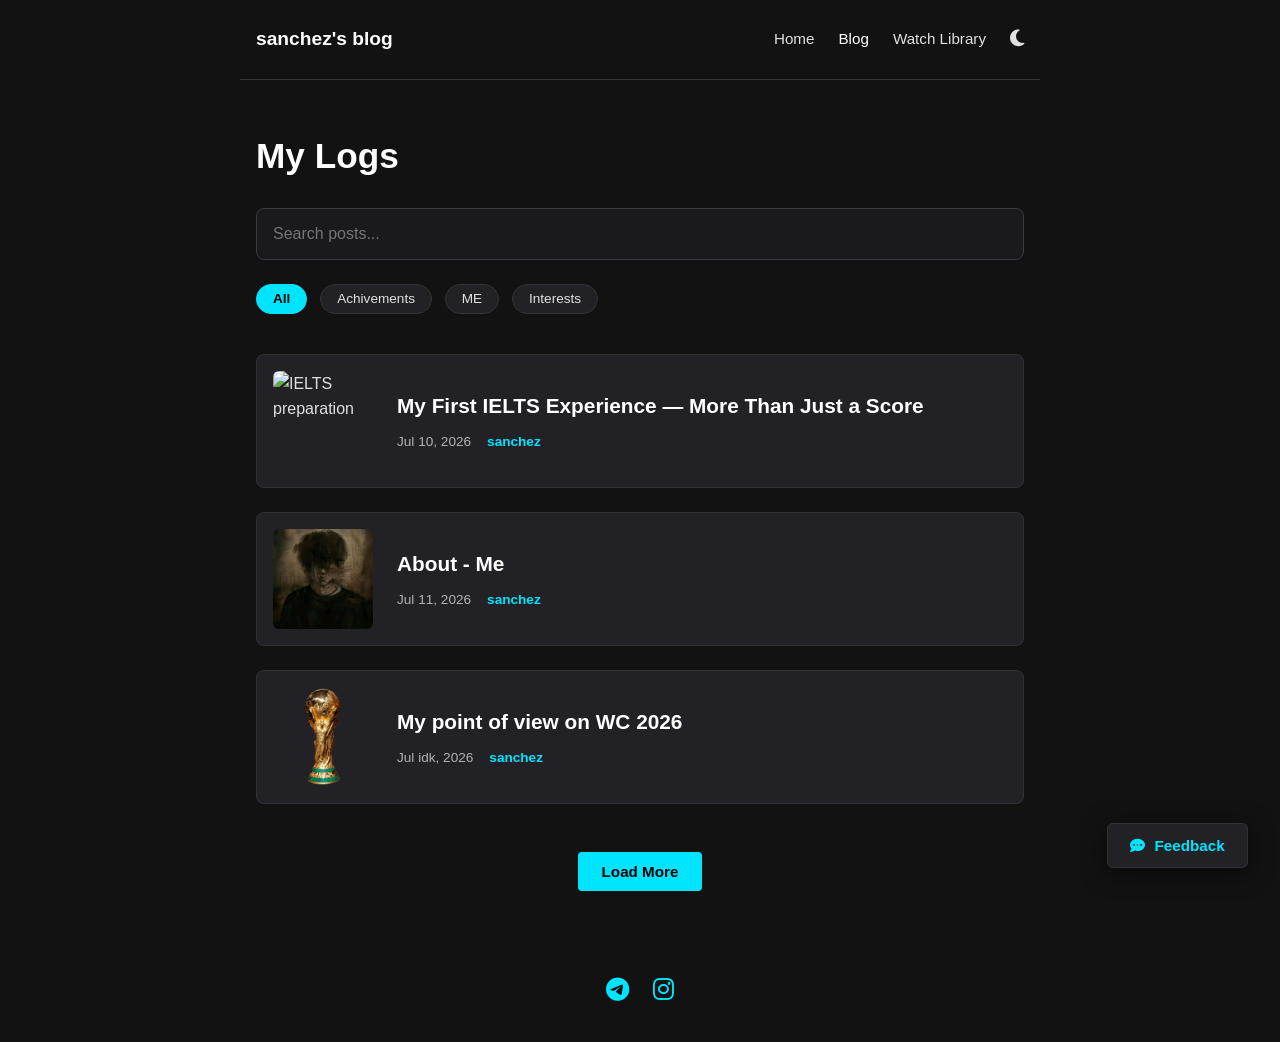
==== blog.html @ ebd582b0 "I added some pictures" ====
<!DOCTYPE html>
<html lang="en">
<head>
    <meta charset="UTF-8">
    <meta name="viewport" content="width=device-width, initial-scale=1.0">
    <link rel="icon" type="image/png" sizes="32x32" href="games_of_thrones-removebg-preview.png">
    <title>sanchez's blog - Articles</title>
    <link rel="stylesheet" href="style.css">
    <link rel="stylesheet" href="https://cdnjs.cloudflare.com/ajax/libs/font-awesome/6.4.0/css/all.min.css">
</head>
<body>

    <header class="navbar">
        <div class="logo">sanchez's blog</div>
        <nav class="nav-links">
            <a href="index.html">Home</a>
            <a href="blog.html" class="active">Blog</a>
            <a href="movies.html">Watch Library</a>
            <button id="theme-toggle" class="theme-btn" aria-label="Toggle Theme">
                <i id="theme-icon" class="fa-solid fa-moon"></i>
            </button>
        </nav>
    </header>

    <main class="container">
        <h1>My Logs</h1>
        
        <section class="blog-controls">
            <input type="text" id="search-bar" placeholder="Search posts..." class="search-input">
            
            <div class="tag-filters" id="tag-filters">
                <button class="filter-tag active" data-filter="all">All</button>
                <button class="filter-tag" data-filter="sanchez">Achivements</button>
                <button class="filter-tag" data-filter="myself">ME</button>
                <button class="filter-tag" data-filter="Interests">Interests</button>
            </div>
        </section>

        <section class="blog-list" id="blog-list">

            <article class="blog-post" data-category="sanchez">
                <img src="https://placehold.co/120x120/222226/00e5ff?text=IELTS" alt="IELTS preparation" class="blog-thumb">
                <div class="blog-content">
                    <h2 class="blog-title">My First IELTS Experience — More Than Just a Score</h2>
                    <div class="blog-meta">
                        <span class="blog-date">Jul 10, 2026</span>
                        <span class="blog-category">sanchez</span>
                    </div>
                </div>

                <div class="blog-full-body" style="display: none;">
                    <p>6 July 2026 was the day I finally sat my IELTS exam after months of preparation. Looking back, I'd describe the test as balanced—it wasn't too difficult, but it wasn't easy either. Every section had its own challenges, and by the end of the day, I knew there were parts I had done well and parts where I had left points on the table.</p>
                    <h2>Listening</h2>
                    <p>Listening was the section I felt the most confident about. Walking out of the exam room, I genuinely believed I had secured at least an 8.0. The final result, however, was 7.5. It wasn't a bad score by any means, but it reminded me that confidence doesn't always translate into the exact result you expect.</p>
                    <h2>Reading</h2>
                    <p>Reading has always been my weakest section, and unfortunately, that didn't change on test day. From the very beginning of my IELTS journey until the exam itself, reading consistently challenged me more than any other skill.</p>
                    <p>There were also a few technical and situational issues during the exam. Thankfully, they weren't serious enough to ruin my concentration, but they certainly didn't help either. Even so, I don't think they were the reason for my performance. Reading simply remains the area where I have the most room to improve.</p>
                    <h2>Writing</h2>
                    <p>Writing turned out to be the highlight of my exam.</p>
                    <p>I finished both tasks with plenty of time remaining and even managed to read through my work three times before submitting it. When the results came out, I received a 7.5 in Writing, and I was genuinely proud of it. Considering how much time and effort I had invested into improving this skill, seeing that score made every practice session worth it.</p>
                    <h2>Speaking</h2>
                    <p>Speaking was probably the most disappointing part of my exam.</p>
                    <p>My examiner was Indian, and I found it difficult to understand his accent at times. During Part 3, one of my responses wasn't closely related to the question, and that mistake cost me valuable marks. I eventually received a 6.0.</p>
                    <p>I honestly believe I was capable of achieving a 7.0, but exams don't always reflect your best performance. Sometimes a few small moments make a bigger difference than you expect.</p>
                    <h2>My Overall Result</h2>
                    <p>In the end, I achieved an overall band score of 7.0.</p>
                    <p>I'm not complaining about that result—it's a strong score, and I'm grateful for it. At the same time, I know I could have done even better. Rather than being disappointed, I see it as proof that there is still room for growth.</p>
                    <h2>Thank You, A+ Academy</h2>
                    <p>I couldn't finish this post without thanking the entire A+ Academy team.</p>
                    <p>Their constant support, detailed feedback, and encouragement played a huge role in my preparation. They didn't just teach me the IELTS format—they helped me build the habits that led to real improvement.</p>
                    <h2>My Writing Strategy</h2>
                    <p>First, my teachers at A+ Academy checked my essays and reports almost every day and gave detailed feedback. That consistent correction helped me understand my mistakes instead of repeating them.</p>
                    <p>Second, besides the assignments I submitted for feedback, I made myself write two essays and three reports every week on my own.</p>
                    <p>The most important part, though, was what came next. Every two weeks, I went back and rewrote everything I had previously written. I compared my new versions with the old ones, corrected my mistakes, and tried to make every sentence better than before.</p>
                    <p>That habit probably improved my writing more than anything else, and it eventually helped me achieve a 7.5 in Writing.</p>
                    <p>This was my first IELTS experience, and although it wasn't perfect, it taught me a lot about preparation, confidence, and performing under pressure.</p>
                    <h3>I'm planning to take the IELTS again—not right now, but soon enough. When that day comes, I'll be aiming even higher, and I'll be sure to share that journey here as well.</h3>
                </div>
            </article>
            <article class="blog-post" data-category="myself">
                <img src="_ (1).jpeg" alt="Current Me" class="blog-thumb">
                <div class="blog-content">
                    <h2 class="blog-title">About - Me</h2>
                    <div class="blog-meta">
                        <span class="blog-date">Jul 11, 2026</span>
                        <span class="blog-category">sanchez</span>
                    </div>
                </div>

                <div class="blog-full-body" style="display: none;">
                    <p>Well, firstly let's get to know me better, if you know me you can skip this paragraph! I am a guy who is really optimistic and always open to people around me. My name is Sanjar but by others I prefer to be called as Sanchez. I am 16 years old. I cannot say that I am doing my best to try new things, but at least I am trying.</p>
                    <h2>My past</h2>
                    <p>Looking back, I remember that I was just a kid with big dreams and even bigger hopes. I always was curious and eager to learn. However, after time passed, I started to think like an adult and made plans, plans which are near to reality.</p>
                    <p>I was forced to apply for a higher school when I was just an eight years old boy. I still remember the excitement and nervousness on the test day. However, this decision of my parents served me as a key to change my life. It helped me to develop my academic skills and also I renewed my social circle.</p>
                    <p>As everyone did, if I am not mistaken, I was also in a relationship in my primary school years. I do not tend to hide it #lol. But I then started my academic reputation and at the end I still find myself in ...(no offense).</p>
                    <p>After all I stasrted to attend English courses. Long story short, I failed to pass the test to Khiva but as they say (hammasi yaxshilikka), I somehow managed to pass the test of my current school. At first, it felt amazing but now I feel like there is nothing too impressive, but math. Here the math teachers are skilled and sociable. So it is easy to learn and actually it is enjoyable to work with them.</p>
                    <p>You might ask, Why I attended English courses and at the end find math enjoying? The answer is too simple. I know the school materials we are getting as a source but math, it is mind blowing, since I love challanging myself it kinda keeps me interested.</p>
                    <h2>My Present</h2>
                    <p>I am currently feeling like disconnected. From everything friends,life or whatsoever.</p>
                    <p>In the IELTS learning procces, I somehow got disconnected from the world. I dunno why but yes. Everything started to work opposite to what I expected and I started to love peace and lonliness, I wanted to get interested and I tried hard but I could not. Some people around me, found me as a nonchalant boy who always thinks about himself. But the reality was different. However now I am trying to get back to my old flow.</p>
                    <h4>And soon enough, it will happen.</h4>
                    <h2>My Future</h2>
                    <h3>I have several goals for the future. Since I do not prefer them to be known</h3>
                    <h3>by others I am not planning to write them here.</h3>
                    <h4>Thank you for reading til the end!</h4>

                </div>
                </article>    
                <article class="blog-post" data-category="Interests">
                <img src="wc-removebg-preview.png" alt="World CUp" class="blog-thumb">
                <div class="blog-content">
                    <h2 class="blog-title">My point of view on WC 2026</h2>
                    <div class="blog-meta">
                        <span class="blog-date">Jul idk, 2026</span>
                        <span class="blog-category">sanchez</span>
                    </div>
                </div>
                <div class="blog-full-body" style="display: none;">
                    <h1>Since World Cup 2026 is still ongoing, I cannot say something definitive about it yet.</h1>
                    <h2>But I can say I am enjoying it!</h2>
                    <p>I am supporting 🇫🇷 this year! If I need to support a single player, it would be Jude Bellingham.</p>
                    <p>I will post my view after the final, I hope 🇫🇷 or 🏴󠁧󠁢󠁥󠁮󠁧󠁿 wins!</p>
                </div>


        </section>

        <div class="load-more-container">
            <button id="load-more" class="submit-btn">Load More</button>
        </div>

    </main>

    <div id="post-modal" class="modal-overlay">
        <div class="modal-content">
            <button id="close-modal" class="close-btn" aria-label="Close modal">
                <i class="fa-solid fa-xmark"></i>
            </button>
            
            <article class="post-content">
                <header class="post-header">
                    <h1 id="modal-title" class="post-title">Post Title</h1>
                    <div class="blog-meta">
                        <span id="modal-date" class="blog-date">Date</span>
                        <span id="modal-category" class="blog-category">Category</span>
                    </div>
                </header>
                
                <div id="modal-body" class="post-body">
                    <p>This is where your long-form essay will go.</p>
                </div>
            </article>
        </div>
    </div>

    <button id="feedback-trigger" class="floating-feedback-btn" aria-label="Open Feedback Form">
        <i class="fa-solid fa-comment-dots"></i> Feedback
    </button>

    <div id="feedback-modal" class="modal-overlay">
        <div class="modal-content feedback-modal-box">
            <button id="close-feedback-modal" class="close-btn" aria-label="Close modal">
                <i class="fa-solid fa-xmark"></i>
            </button>
            
            <div id="feedback-form-wrap">
                <h2>Leave some Feedback</h2>
                <form id="ajax-feedback-form">
                    <input type="hidden" name="access_key" value="3434ec32-d96c-4555-9f42-986d51460357">
                    
                    <div class="form-group">
                        <label for="telegram">Telegram Username *</label>
                        <input type="text" name="name" id="telegram" placeholder="@username" required>
                    </div>

                    <div class="form-group">
                        <label for="opinion">Your Opinion/Feedback *</label>
                        <textarea name="message" id="opinion" rows="4" placeholder="What do you think of the website?" required></textarea>
                    </div>

                    <button type="submit" id="feedback-submit-btn" class="submit-btn">Send Feedback</button>
                </form>
            </div>

            <div id="feedback-success-wrap" class="success-state">
                <i class="fa-solid fa-circle-check success-icon"></i>
                <h2>Thank You!</h2>
                <p>Your message flew securely directly into my email inbox.</p>
            </div>
        </div>
    </div>

    <footer>
        <a href="https://t.me/snxrzip" class="social-icon"><i class="fa-brands fa-telegram"></i></a>
        <a href="https://www.instagram.com/snxr.zip?igsh=NjJ0cmE4MzF5bGdq" class="social-icon"><i class="fa-brands fa-instagram"></i></a>
    </footer>

    <script src="script.js"></script>
</body>
</html>
---- style.css ----
/* Base Variables & Reset */
:root {
    --bg-color: #121212;
    --text-color: #e0e0e0;
    --card-bg: #222226;
    --card-border: #333333;
    --accent-color: #00e5ff;
    --accent-hover: #00b3cc;
    --input-bg: #1a1a1d;
    --input-border: #3a3a40;
    --muted-text: #b3b3b3;
    --heading-color: #ffffff;
    --font-family: -apple-system, BlinkMacSystemFont, "Segoe UI", Roboto, Helvetica, Arial, sans-serif;
}

@keyframes fadeIn {
    from { opacity: 0; }
    to { opacity: 1; }
}

.fade-in {
    animation: fadeIn 0.6s ease-in;
}

.light-mode {
    --bg-color: #f5f7fb;
    --text-color: #1f2937;
    --card-bg: #ffffff;
    --card-border: #d1d5db;
    --accent-color: #2563eb;
    --accent-hover: #1d4ed8;
    --input-bg: #ffffff;
    --input-border: #cbd5e1;
    --muted-text: #6b7280;
    --heading-color: #111827;
}

* {
    margin: 0;
    padding: 0;
    box-sizing: border-box;
}

body {
    background-color: var(--bg-color);
    color: var(--text-color);
    font-family: var(--font-family);
    line-height: 1.6;
    display: flex;
    flex-direction: column;
    align-items: center;
    min-height: 100vh;
    animation: fadeIn 0.8s ease-in;
}

/* Typography */
h1 {
    font-size: 2.2rem;
    margin-bottom: 1.5rem;
    color: var(--heading-color);
}

h2 {
    font-size: 1.2rem;
    margin-bottom: 1.5rem;
    color: var(--heading-color);
}

p {
    margin-bottom: 1.5rem;
    color: var(--muted-text);
    max-width: 650px;
}

/* Navbar */
.navbar {
    width: 100%;
    max-width: 800px;
    display: flex;
    justify-content: space-between;
    align-items: center;
    padding: 1.5rem 1rem;
    border-bottom: 1px solid var(--card-border);
    position: sticky;
    top: 0;
    background-color: var(--bg-color);
    z-index: 1000;
}

.container {
    width: 100%;
    max-width: 800px;
    padding: 3rem 1rem;
    flex: 1;
}

/* Navigation */
.logo {
    font-weight: bold;
    font-size: 1.2rem;
    color: var(--heading-color);
}

.nav-links {
    display: flex;
    align-items: center;
    gap: 1.5rem;
}

.nav-links a {
    color: var(--text-color);
    text-decoration: none;
    font-size: 0.95rem;
    transition: color 0.2s ease;
}

.nav-links a:hover, .nav-links a.active {
    color: var(--heading-color);
}

.theme-btn {
    background: none;
    border: none;
    color: var(--text-color);
    font-size: 1.2rem;
    cursor: pointer;
    transition: color 0.2s ease;
}

.theme-btn:hover {
    color: var(--heading-color);
}

.form-group {
    margin-bottom: 1.5rem;
    display: flex;
    flex-direction: column;
}

.form-group label {
    font-weight: 600;
    margin-bottom: 0.5rem;
    font-size: 0.9rem;
}

.form-group input, 
.form-group textarea {
    background-color: var(--input-bg);
    border: 1px solid var(--input-border);
    color: var(--text-color);
    padding: 0.8rem;
    border-radius: 4px;
    font-family: inherit;
    transition: border-color 0.2s;
}

.form-group input:focus, 
.form-group textarea:focus {
    outline: none;
    border-color: var(--accent-color);
}

/* Buttons & Footer */
.submit-btn {
    background-color: var(--accent-color);
    color: #000;
    border: none;
    padding: 0.7rem 1.5rem;
    border-radius: 4px;
    font-weight: bold;
    cursor: pointer;
    font-size: 0.95rem;
    transition: background-color 0.2s ease;
}

.submit-btn:hover {
    background-color: var(--accent-hover);
}

footer {
    padding: 2rem;
    display: flex;
    gap: 1.5rem;
}

.social-icon {
    color: var(--accent-color);
    font-size: 1.5rem;
    text-decoration: none;
    transition: transform 0.2s ease;
}

.social-icon:hover {
    transform: translateY(-3px);
}

/* Fixed Style: Modern Rectangular Floating Feedback Button */
.floating-feedback-btn {
    position: fixed;
    bottom: 2rem;
    right: 2rem;
    background-color: var(--card-bg);
    border: 1px solid var(--card-border);
    color: var(--accent-color);
    padding: 0.8rem 1.4rem;
    border-radius: 6px; 
    display: flex;
    align-items: center;
    gap: 0.6rem;
    font-size: 0.95rem;
    font-weight: bold;
    cursor: pointer;
    z-index: 999;
    transition: all 0.2s ease;
    box-shadow: 0 4px 25px rgba(0, 0, 0, 0.6);
}

.floating-feedback-btn:hover {
    background-color: var(--accent-color);
    color: #000;
    transform: translateY(-3px);
}

/* Search Bar */
.search-input {
    width: 100%;
    background-color: var(--input-bg);
    border: 1px solid var(--input-border);
    color: var(--text-color);
    padding: 1rem;
    border-radius: 8px;
    font-size: 1rem;
    margin-bottom: 1.5rem;
    font-family: inherit;
    transition: border-color 0.2s;
}

.search-input:focus {
    outline: none;
    border-color: var(--accent-color);
}

/* Category Filters */
.tag-filters {
    display: flex;
    gap: 0.8rem;
    margin-bottom: 2.5rem;
    flex-wrap: wrap;
}

.filter-tag {
    background-color: var(--card-bg);
    border: 1px solid var(--card-border);
    color: var(--text-color);
    padding: 0.4rem 1rem;
    border-radius: 20px;
    cursor: pointer;
    font-size: 0.85rem;
    transition: all 0.2s ease;
}

.filter-tag:hover, 
.filter-tag.active {
    background-color: var(--accent-color);
    color: #000;
    border-color: var(--accent-color);
    font-weight: bold;
}

/* Blog List Layout */
.blog-list {
    display: flex;
    flex-direction: column;
    gap: 1.5rem;
}

.blog-post {
    display: flex;
    gap: 1.5rem;
    background-color: var(--card-bg);
    border: 1px solid var(--card-border);
    padding: 1rem;
    border-radius: 8px;
    transition: transform 0.2s ease, border-color 0.2s ease;
    cursor: pointer; 
}

.blog-post:hover {
    transform: translateX(5px); 
    border-color: var(--accent-color);
}

.blog-thumb {
    width: 100px;
    height: 100px;
    object-fit: cover;
    border-radius: 6px;
    flex-shrink: 0; 
}

.blog-content {
    display: flex;
    flex-direction: column;
    justify-content: center;
}

.blog-title {
    font-size: 1.3rem;
    margin-bottom: 0.5rem;
    color: var(--heading-color);
}

.blog-meta {
    display: flex;
    gap: 1rem;
    font-size: 0.85rem;
    color: var(--muted-text);
}

.blog-category {
    color: var(--accent-color);
    font-weight: 600;
}

.load-more-container {
    display: flex;
    justify-content: center;
    margin-top: 3rem;
}

.modal-overlay {
    position: fixed;
    top: 0;
    left: 0;
    width: 100vw;
    height: 100vh;
    background-color: rgba(0, 0, 0, 0.85);
    z-index: 9999;
    opacity: 0;
    visibility: hidden;
    transition: opacity 0.3s ease, visibility 0.3s ease;
    display: flex;
    justify-content: center;
    align-items: center;
    backdrop-filter: blur(5px);
}

.modal-overlay.active {
    opacity: 1;
    visibility: visible;
}

.modal-content {
    background-color: var(--bg-color);
    width: 90vw; 
    max-width: 1100px; 
    height: 90vh; 
    border-radius: 12px; 
    border: 1px solid var(--card-border);
    padding: 3rem;
    position: relative;
    overflow-y: auto; 
    box-shadow: 0 10px 40px rgba(0, 0, 0, 0.7);
}

.feedback-modal-box {
    max-width: 500px;
    height: auto;
    padding: 2.5rem;
}

.close-btn {
    position: absolute;
    top: 1.5rem;
    right: 1.5rem;
    background: none;
    border: none;
    color: var(--text-color);
    font-size: 1.8rem;
    cursor: pointer;
    transition: color 0.2s ease;
}

.close-btn:hover {
    color: var(--accent-color);
}

.post-header {
    margin-bottom: 2.5rem;
    padding-bottom: 1.5rem;
    border-bottom: 1px solid var(--card-border);
    padding-right: 3rem; 
}

.post-title {
    font-size: 2.5rem;
    line-height: 1.2;
    margin-bottom: 1rem;
    color: var(--heading-color);
}

.post-body p {
    font-size: 1.05rem;
    line-height: 1.8;
    margin-bottom: 1.5rem;
    color: var(--text-color);
}

.post-body h2 {
    font-size: 1.5rem;
    margin-top: 2.5rem;
    margin-bottom: 1rem;
    color: var(--heading-color);
}

.success-state {
    display: none;
    text-align: center;
    padding: 2rem 0;
}

.success-state.active {
    display: block;
    animation: fadeIn 0.4s ease-out;
}

.success-icon {
    font-size: 3.5rem;
    color: var(--accent-color);
    margin-bottom: 1.5rem;
}

/* =========================================
   WATCH LIBRARY LAYOUT (Movies & TV)
   ========================================= */
.movie-library-section {
    margin-top: 4rem;
    width: 100%;
}

.library-heading {
    font-size: 0.85rem;
    text-transform: uppercase;
    letter-spacing: 2px;
    color: var(--muted-text);
    margin-bottom: 2rem;
}

.movie-library-container {
    display: grid;
    grid-template-columns: 1fr 2fr;
    gap: 3rem;
    align-items: center;
    min-height: 400px;
}

.movie-menu-column {
    display: flex;
    justify-content: flex-end;
    border-right: 1px solid rgba(255, 255, 255, 0.05);
    padding-right: 2rem;
}

.movie-menu-list {
    display: flex;
    flex-direction: column;
    gap: 1.5rem;
    align-items: flex-end;
}

.movie-menu-item {
    font-size: 1.05rem;
    font-weight: 600;
    color: var(--muted-text);
    cursor: pointer;
    opacity: 0.3;
    position: relative;
    padding-right: 1.5rem;
    transition: all 0.3s cubic-bezier(0.25, 1, 0.5, 1);
    white-space: nowrap;
    text-align: right;
}

.movie-menu-item:hover {
    opacity: 0.7;
    transform: translateX(-5px);
}

.movie-menu-item.active {
    font-size: 1.35rem;
    color: var(--heading-color);
    opacity: 1;
}

.movie-menu-item.active::after {
    content: '';
    position: absolute;
    right: 0;
    top: 15%;
    height: 70%;
    width: 3px;
    background-color: var(--heading-color);
    border-radius: 2px;
    animation: fadeIn 0.2s ease-in;
}

.movie-details-column {
    display: flex;
    flex-direction: column;
    justify-content: center;
    transition: opacity 0.25s ease, transform 0.25s ease;
    opacity: 1;
    transform: translateY(0);
}

.movie-details-column.data-changing {
    opacity: 0;
    transform: translateY(15px);
}

.movie-display-title {
    font-size: 2.2rem;
    font-weight: 700;
    margin-bottom: 0.5rem;
    color: var(--heading-color);
}

/* Updated Meta Layout to match image_befbfe.png */
.movie-display-meta {
    font-size: 0.85rem;
    font-weight: 600;
    letter-spacing: 1px;
    color: var(--muted-text);
    margin-bottom: 1.5rem;
    display: flex;
    flex-direction: column;
    gap: 0.4rem; 
}

.meta-line {
    text-transform: uppercase;
}

.highlight-text {
    color: var(--heading-color);
    font-weight: 700;
}

.movie-display-review {
    font-size: 1.05rem;
    line-height: 1.7;
    color: var(--muted-text);
    max-width: 550px;
}

/* =========================================
   1. MAIN DESKTOP STYLES 
   ========================================= */
.movie-menu-column {
    display: flex;
    justify-content: flex-end;
    border-right: 1px solid rgba(255, 255, 255, 0.05);
    padding-right: 2rem;
    
    /* Scroll and fade properties */
    height: 250px; 
    overflow-y: auto; 
    
    /* Hides the ugly default scrollbars */
    scrollbar-width: none; 
    -ms-overflow-style: none; 
    
    /* Fades out the top and bottom 25% of the container */
    -webkit-mask-image: linear-gradient(to bottom, transparent 0%, black 25%, black 75%, transparent 100%);
    mask-image: linear-gradient(to bottom, transparent 0%, black 25%, black 75%, transparent 100%);
}

/* =========================================
   1. MAIN DESKTOP STYLES 
   ========================================= */
.movie-menu-column {
    position: relative; /* Crucial for fixing the scroll issue */
    height: 250px;
    overflow-y: auto;
    border-right: 1px solid rgba(255, 255, 255, 0.05);
    padding-right: 2rem;
    scrollbar-width: none;
    -ms-overflow-style: none;
    -webkit-mask-image: linear-gradient(to bottom, transparent 0%, black 25%, black 75%, transparent 100%);
    mask-image: linear-gradient(to bottom, transparent 0%, black 25%, black 75%, transparent 100%);
}

.movie-menu-column::-webkit-scrollbar {
    display: none;
}

.movie-menu-list {
    position: absolute; /* Crucial for fixing the scroll issue */
    width: 100%;
    display: flex;
    flex-direction: column;
    gap: 1.5rem;
    align-items: flex-end;
    
    /* Adds the space needed so the first and last items can center */
    padding-top: 105px;
    padding-bottom: 105px;
}


/* =========================================
   2. MOBILE STYLES (Kept at the very bottom)
   ========================================= */
@media (max-width: 768px) {
    .movie-library-container {
        grid-template-columns: 1fr;
        gap: 2rem;
    }
    .movie-menu-column {
        justify-content: center;
        border-right: none;
        border-bottom: 1px solid rgba(255, 255, 255, 0.05);
        padding-right: 0;
        padding-bottom: 1.5rem;
        height: 200px; 
    }
    .movie-menu-list {
        align-items: center;
        padding-top: 80px;
        padding-bottom: 80px;
    }
}
/* Timeline Container */
.timeline-section { margin-top: 4rem; }

.timeline {
    display: flex;
    justify-content: space-between;
    align-items: center;
    position: relative;
    padding: 4rem 0; 
    width: 90%;
    max-width: 750px; 
    margin: 2rem auto; 
}

.timeline-line {
    position: absolute;
    top: 50%;
    left: 30px; 
    width: calc(100% - 60px);
    height: 100px;
    transform: translateY(-50%);
    z-index: 0;
    pointer-events: none;
}
/* 3. Ensure circles don't squish */
.timeline-item {
    flex-shrink: 0; /* Prevents circles from turning into ovals on small screens */
    width: 60px;
    height: 60px;
    background: var(--bg-color);
    border: 3px solid #458b8b;
    border-radius: 50%;
    display: flex;
    align-items: center;
    justify-content: center;
    font-size: 0.75rem;
    font-weight: bold;
    cursor: pointer;
    transition: all 0.3s ease;
    position: relative;
    z-index: 1;
}

/* 4. Use nth-of-type so it ignores the SVG and only counts the divs */
.timeline-item:nth-of-type(odd) { margin-top: -50px; } /* Goes UP to hit Y=0 */
.timeline-item:nth-of-type(even) { margin-top: 50px; } /* Goes DOWN to hit Y=100 */

/* Tooltip animation */
.timeline-item::after {
    content: attr(data-event);
    position: absolute;
    bottom: -40px;
    left: 50%; /* Pushes text to the middle */
    transform: translateX(-50%); /* Pulls it back to dead-center */
    width: 140px;
    font-size: 0.75rem;
    color: var(--muted-text);
    text-align: center;
    opacity: 0;
    transition: opacity 0.3s ease;
    pointer-events: none;
    white-space: nowrap; /* Prevents text from awkwardly stacking */
}

.timeline-item:hover::after { opacity: 1; }

/* Hover effect */
.timeline-item:hover {
    transform: scale(1.2);
    background: #458b8b;
    color: #fff;
    border-color: #fff;
}
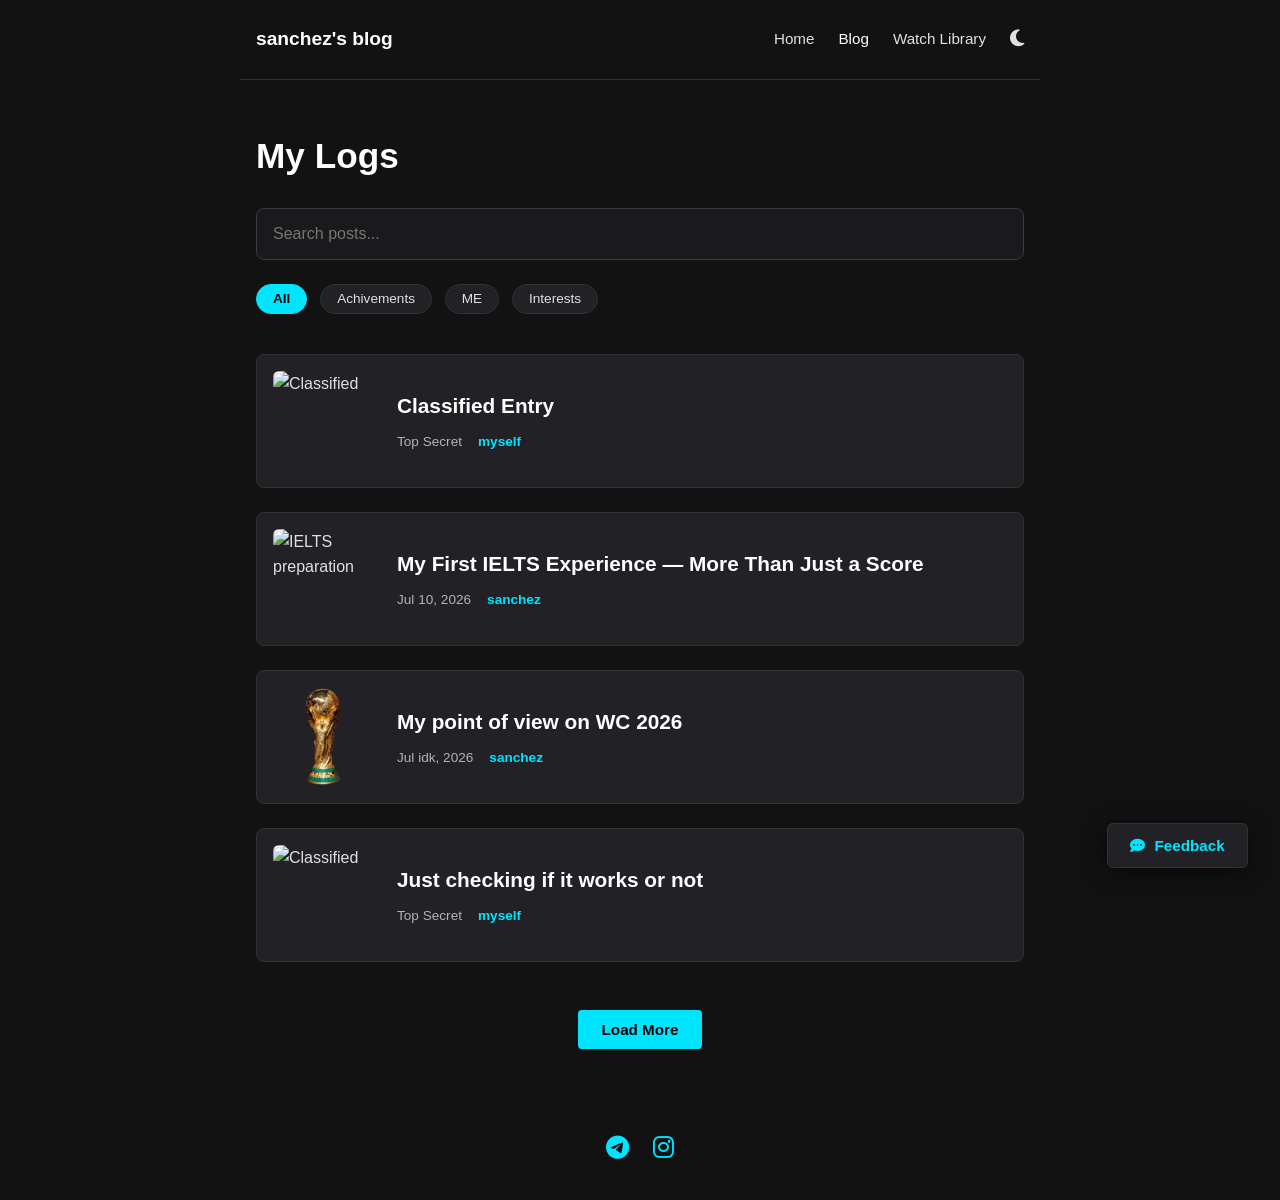
==== commit c13c80b1: "added classified files" ====
--- a/blog.html
+++ b/blog.html
@@ -37,6 +37,49 @@
         </section>
 
         <section class="blog-list" id="blog-list">
+
+            <!-- NEW CLASSIFIED POST -->
+            <article class="blog-post" data-category="myself">
+                <img src="https://placehold.co/120x120/1a1a1d/458b8b?text=LOCKED" alt="Classified" class="blog-thumb">
+                <div class="blog-content">
+                    <h2 class="blog-title">Classified Entry</h2>
+                    <div class="blog-meta">
+                        <span class="blog-date">Top Secret</span>
+                        <span class="blog-category">myself</span>
+                    </div>
+                </div>
+
+                <div class="blog-full-body" style="display: none;">
+                    <!-- 1. The Lock Screen -->
+                   <div id="lock-screen" class="pin-container" data-pin="0208"> <!-- Change 1234 to your desired PIN -->
+    <h3>🔒 Classified Blog</h3>
+    <p>Enter the PIN code to read this post.</p>
+    <input type="password" id="pin-input" placeholder="Enter PIN..." />
+    <button id="unlock-btn">Unlock</button>
+    <p id="pin-error" class="error-text"></p>
+</div>
+
+                    <!-- 2. The Secret Content -->
+                    <div id="secret-content" class="hidden-content">
+                    <h1>This is actually about me</h1>
+                    <p>Well, firstly let's get to know me better, if you know me you can skip this paragraph! I am a guy who is really optimistic and always open to people around me. My name is Sanjar but by others I prefer to be called as Sanchez. I am 16 years old. I cannot say that I am doing my best to try new things, but at least I am trying.</p>
+                    <h2>My past</h2>
+                    <p>Looking back, I remember that I was just a kid with big dreams and even bigger hopes. I always was curious and eager to learn. However, after time passed, I started to think like an adult and made plans, plans which are near to reality.</p>
+                    <p>I was forced to apply for a higher school when I was just an eight years old boy. I still remember the excitement and nervousness on the test day. However, this decision of my parents served me as a key to change my life. It helped me to develop my academic skills and also I renewed my social circle.</p>
+                    <p>As everyone did, if I am not mistaken, I was also in a relationship in my primary school years. I do not tend to hide it #lol. But I then started my academic reputation and at the end I still find myself in ...(no offense).</p>
+                    <p>After all I stasrted to attend English courses. Long story short, I failed to pass the test to Khiva but as they say (hammasi yaxshilikka), I somehow managed to pass the test of my current school. At first, it felt amazing but now I feel like there is nothing too impressive, but math. Here the math teachers are skilled and sociable. So it is easy to learn and actually it is enjoyable to work with them.</p>
+                    <p>You might ask, Why I attended English courses and at the end find math enjoying? The answer is too simple. I know the school materials we are getting as a source but math, it is mind blowing, since I love challanging myself it kinda keeps me interested.</p>
+                    <h2>My Present</h2>
+                    <p>I am currently feeling like disconnected. From everything friends,life or whatsoever.</p>
+                    <p>In the IELTS learning procces, I somehow got disconnected from the world. I dunno why but yes. Everything started to work opposite to what I expected and I started to love peace and lonliness, I wanted to get interested and I tried hard but I could not. Some people around me, found me as a nonchalant boy who always thinks about himself. But the reality was different. However now I am trying to get back to my old flow.</p>
+                    <h4>And soon enough, it will happen.</h4>
+                    <h2>My Future</h2>
+                    <h3>I have several goals for the future. Since I do not prefer them to be known</h3>
+                    <h3>by others I am not planning to write them here.</h3>
+                    <h4>Thank you for reading til the end!</h4>
+                    </div>
+                </div>
+            </article>
 
             <article class="blog-post" data-category="sanchez">
                 <img src="https://placehold.co/120x120/222226/00e5ff?text=IELTS" alt="IELTS preparation" class="blog-thumb">
@@ -76,36 +119,7 @@
                     <p>This was my first IELTS experience, and although it wasn't perfect, it taught me a lot about preparation, confidence, and performing under pressure.</p>
                     <h3>I'm planning to take the IELTS again—not right now, but soon enough. When that day comes, I'll be aiming even higher, and I'll be sure to share that journey here as well.</h3>
                 </div>
-            </article>
-            <article class="blog-post" data-category="myself">
-                <img src="_ (1).jpeg" alt="Current Me" class="blog-thumb">
-                <div class="blog-content">
-                    <h2 class="blog-title">About - Me</h2>
-                    <div class="blog-meta">
-                        <span class="blog-date">Jul 11, 2026</span>
-                        <span class="blog-category">sanchez</span>
-                    </div>
-                </div>
-
-                <div class="blog-full-body" style="display: none;">
-                    <p>Well, firstly let's get to know me better, if you know me you can skip this paragraph! I am a guy who is really optimistic and always open to people around me. My name is Sanjar but by others I prefer to be called as Sanchez. I am 16 years old. I cannot say that I am doing my best to try new things, but at least I am trying.</p>
-                    <h2>My past</h2>
-                    <p>Looking back, I remember that I was just a kid with big dreams and even bigger hopes. I always was curious and eager to learn. However, after time passed, I started to think like an adult and made plans, plans which are near to reality.</p>
-                    <p>I was forced to apply for a higher school when I was just an eight years old boy. I still remember the excitement and nervousness on the test day. However, this decision of my parents served me as a key to change my life. It helped me to develop my academic skills and also I renewed my social circle.</p>
-                    <p>As everyone did, if I am not mistaken, I was also in a relationship in my primary school years. I do not tend to hide it #lol. But I then started my academic reputation and at the end I still find myself in ...(no offense).</p>
-                    <p>After all I stasrted to attend English courses. Long story short, I failed to pass the test to Khiva but as they say (hammasi yaxshilikka), I somehow managed to pass the test of my current school. At first, it felt amazing but now I feel like there is nothing too impressive, but math. Here the math teachers are skilled and sociable. So it is easy to learn and actually it is enjoyable to work with them.</p>
-                    <p>You might ask, Why I attended English courses and at the end find math enjoying? The answer is too simple. I know the school materials we are getting as a source but math, it is mind blowing, since I love challanging myself it kinda keeps me interested.</p>
-                    <h2>My Present</h2>
-                    <p>I am currently feeling like disconnected. From everything friends,life or whatsoever.</p>
-                    <p>In the IELTS learning procces, I somehow got disconnected from the world. I dunno why but yes. Everything started to work opposite to what I expected and I started to love peace and lonliness, I wanted to get interested and I tried hard but I could not. Some people around me, found me as a nonchalant boy who always thinks about himself. But the reality was different. However now I am trying to get back to my old flow.</p>
-                    <h4>And soon enough, it will happen.</h4>
-                    <h2>My Future</h2>
-                    <h3>I have several goals for the future. Since I do not prefer them to be known</h3>
-                    <h3>by others I am not planning to write them here.</h3>
-                    <h4>Thank you for reading til the end!</h4>
-
-                </div>
-                </article>    
+            </article> 
                 <article class="blog-post" data-category="Interests">
                 <img src="wc-removebg-preview.png" alt="World CUp" class="blog-thumb">
                 <div class="blog-content">
@@ -121,7 +135,32 @@
                     <p>I am supporting 🇫🇷 this year! If I need to support a single player, it would be Jude Bellingham.</p>
                     <p>I will post my view after the final, I hope 🇫🇷 or 🏴󠁧󠁢󠁥󠁮󠁧󠁿 wins!</p>
                 </div>
-
+                </article>
+                <article class="blog-post" data-category="myself">
+    <img src="https://placehold.co/120x120/1a1a1d/458b8b?text=LOCKED" alt="Classified" class="blog-thumb">
+    <div class="blog-content">
+        <h2 class="blog-title">Just checking if it works or not</h2>
+        <div class="blog-meta">
+            <span class="blog-date">Top Secret</span>
+            <span class="blog-category">myself</span>
+        </div>
+    </div>
+
+    <div class="blog-full-body" style="display: none;">
+        <div id="lock-screen" class="pin-container" data-pin="5525"> <!-- Change 1234 to your desired PIN -->
+    <h3>🔒 Classified Blog</h3>
+    <p>Enter the PIN code to read this post.</p>
+    <input type="password" id="pin-input" placeholder="Enter PIN..." />
+    <button id="unlock-btn">Unlock</button>
+    <p id="pin-error" class="error-text"></p>
+</div>
+
+        <div id="secret-content" class="hidden-content">
+            <h2>Your Second Secret Post</h2>
+            <p>This is your new hidden content. Only people with the PIN 2026 will see this.</p>
+        </div>
+    </div>
+</article>
 
         </section>
 
--- a/style.css
+++ b/style.css
@@ -702,4 +702,66 @@
     background: #458b8b;
     color: #fff;
     border-color: #fff;
+}
+
+/* The Lock Box */
+.pin-container {
+    background: var(--bg-color, #1a1a1a);
+    border: 2px solid #458b8b;
+    border-radius: 12px;
+    padding: 2.5rem 1.5rem;
+    text-align: center;
+    max-width: 400px;
+    margin: 3rem auto;
+    box-shadow: 0 4px 15px rgba(0, 0, 0, 0.3);
+}
+
+/* The Input Field */
+.pin-container input {
+    padding: 0.75rem;
+    margin: 1rem 0;
+    border-radius: 6px;
+    border: 1px solid #458b8b;
+    background: #2a2a2a;
+    color: #fff;
+    width: 70%;
+    text-align: center;
+    font-size: 1.2rem;
+    letter-spacing: 3px; /* Makes the dots spaced out nicely */
+}
+
+.pin-container input:focus {
+    outline: none;
+    box-shadow: 0 0 8px rgba(69, 139, 139, 0.6);
+}
+
+/* The Unlock Button */
+.pin-container button {
+    background: #458b8b;
+    color: white;
+    border: none;
+    padding: 0.75rem 2rem;
+    border-radius: 6px;
+    cursor: pointer;
+    font-size: 1rem;
+    font-weight: bold;
+    transition: all 0.3s ease;
+}
+
+.pin-container button:hover {
+    background: #356b6b;
+    transform: translateY(-2px);
+}
+
+/* Error Message */
+.error-text {
+    color: #ff4c4c;
+    font-size: 0.85rem;
+    margin-top: 15px;
+    height: 15px; /* Keeps the box from stretching when text appears */
+}
+
+/* The most important part: Hides the blog by default */
+.hidden-content {
+    display: none; 
 }
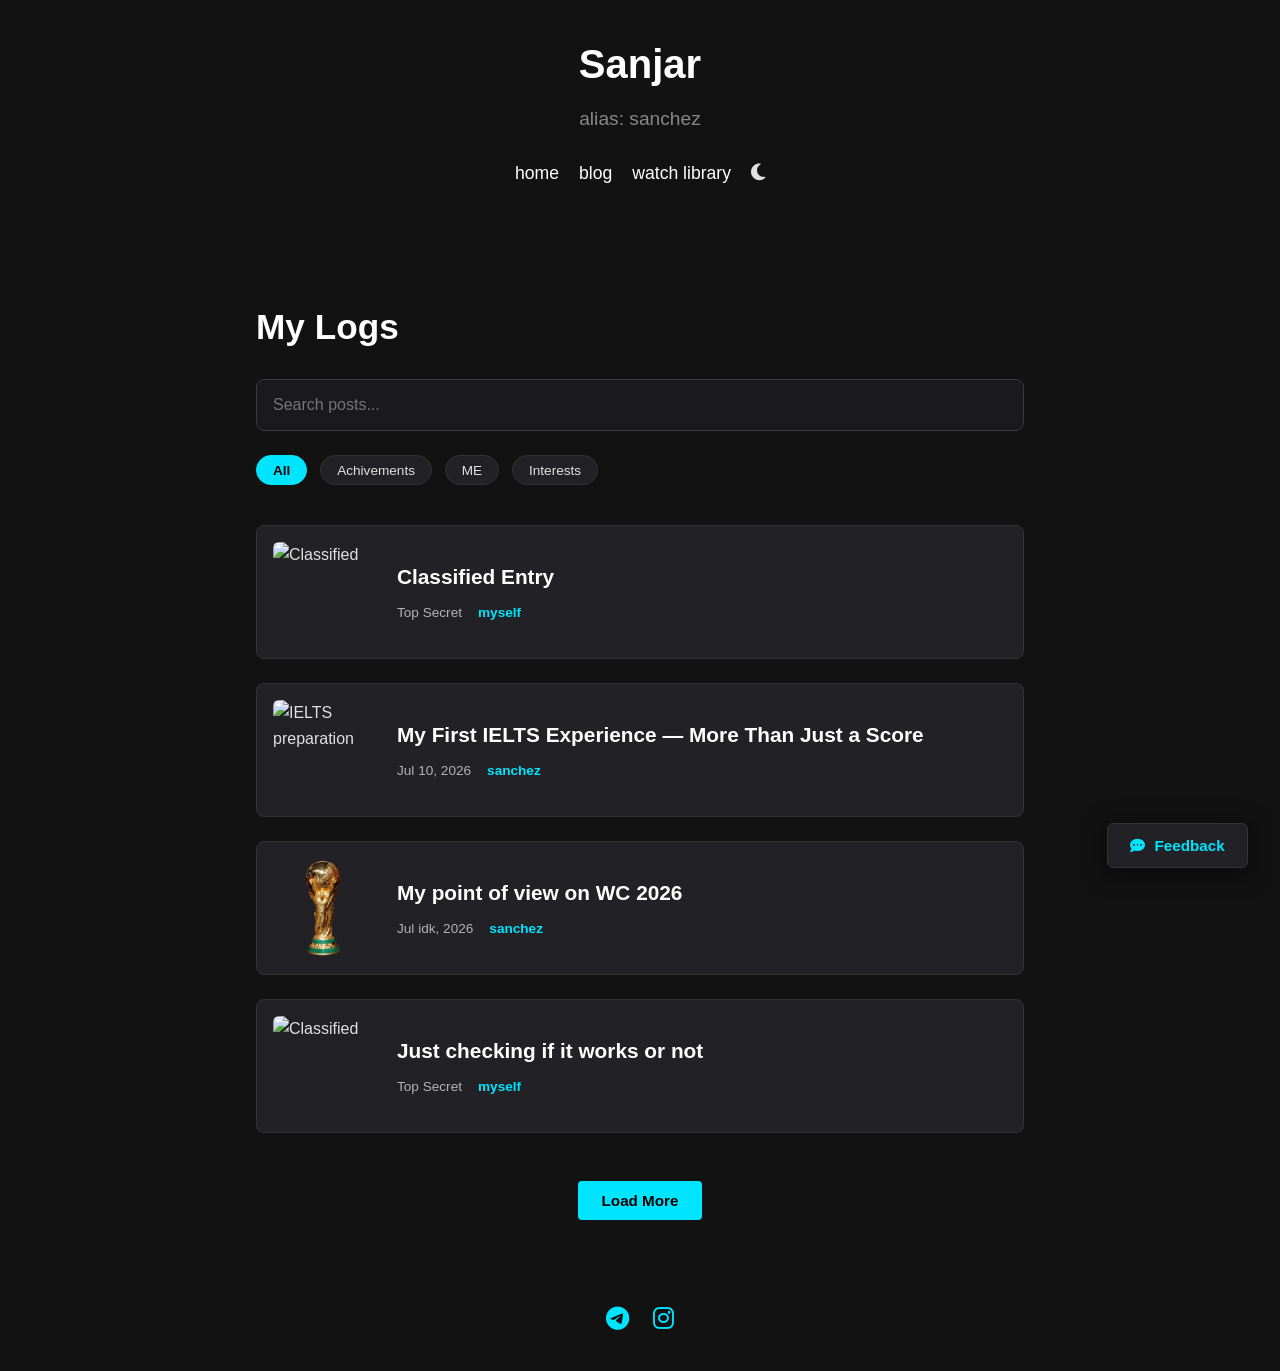
==== commit b111e045: "changed the style" ====
--- a/blog.html
+++ b/blog.html
@@ -9,18 +9,21 @@
     <link rel="stylesheet" href="https://cdnjs.cloudflare.com/ajax/libs/font-awesome/6.4.0/css/all.min.css">
 </head>
 <body>
-
-    <header class="navbar">
-        <div class="logo">sanchez's blog</div>
-        <nav class="nav-links">
-            <a href="index.html">Home</a>
-            <a href="blog.html" class="active">Blog</a>
-            <a href="movies.html">Watch Library</a>
-            <button id="theme-toggle" class="theme-btn" aria-label="Toggle Theme">
-                <i id="theme-icon" class="fa-solid fa-moon"></i>
-            </button>
-        </nav>
-    </header>
+  <header class="site-header">
+    <h1 class="site-name">Sanjar</h1>
+    <p class="site-alias">alias: sanchez</p>
+    
+    <nav class="site-nav">
+        <a href="index.html">home</a>
+        <a href="blog.html">blog</a>
+        <a href="movies.html">watch library</a>
+        
+        <!-- Theme Toggle moved here -->
+        <button id="theme-toggle" class="theme-btn" aria-label="Toggle Theme">
+            <i id="theme-icon" class="fa-solid fa-moon"></i>
+        </button>
+    </nav>
+</header>
 
     <main class="container">
         <h1>My Logs</h1>
--- a/style.css
+++ b/style.css
@@ -764,4 +764,51 @@
 /* The most important part: Hides the blog by default */
 .hidden-content {
     display: none; 
+}
+/* This hides the timeline on screens 768px or smaller (tablets and phones) */
+@media (max-width: 768px) {
+    .timeline-container {
+        display: none;
+    }
+}
+/* Container for the whole header */
+.site-header {
+    display: flex;
+    flex-direction: column;
+    align-items: center; /* Centers everything horizontally */
+    padding: 2rem 1rem;
+    margin-bottom: 2rem;
+    color: white; /* Adjust if your background isn't dark */
+}
+
+/* Style for "Sanjar" */
+.site-name {
+    font-size: 2.5rem;
+    margin: 0;
+    font-weight: bold;
+}
+
+/* Style for "alias: sanchez" */
+.site-alias {
+    font-size: 1.2rem;
+    color: #888; /* A subtle grey color */
+    margin: 0.5rem 0 1.5rem 0;
+}
+
+/* Style for the navigation links */
+.site-nav {
+    display: flex;
+    gap: 20px; /* Space between links */
+}
+
+.site-nav a {
+    color: white;
+    text-decoration: none;
+    font-size: 1.1rem;
+    text-transform: lowercase;
+    transition: color 0.3s ease;
+}
+
+.site-nav a:hover {
+    color: #458b8b; /* Matches your theme color */
 }
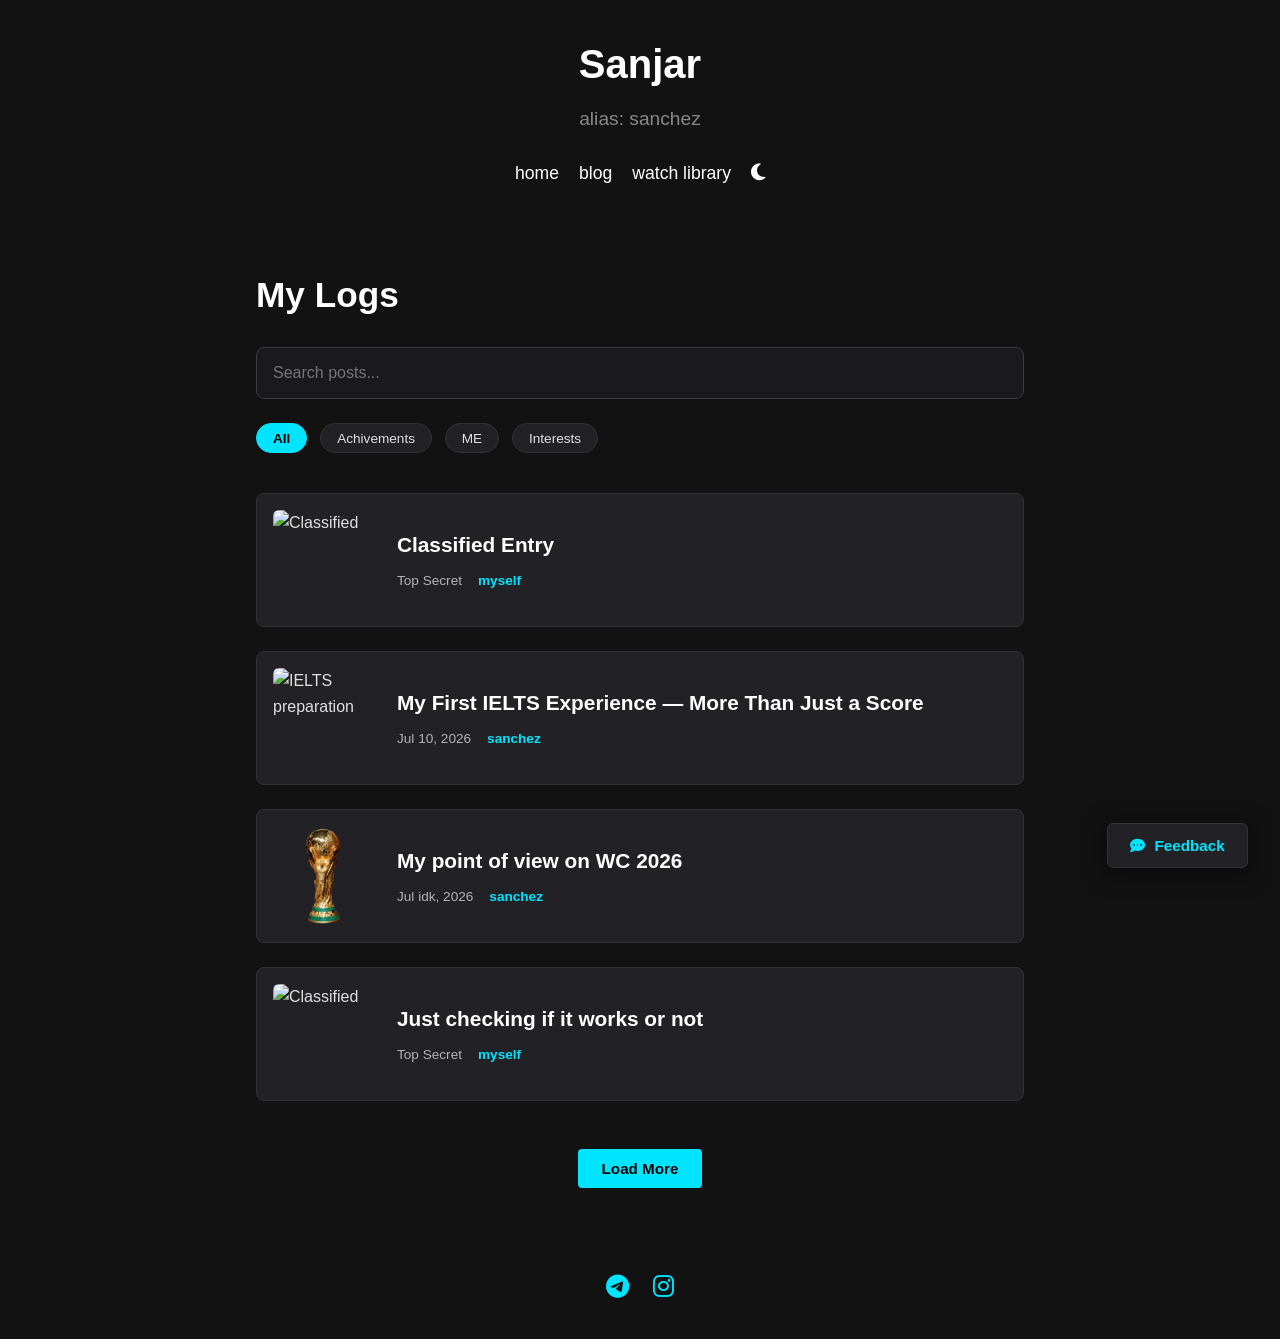
==== commit 6f826dd2: "changet sth" ====
--- a/blog.html
+++ b/blog.html
@@ -56,7 +56,7 @@
                     <!-- 1. The Lock Screen -->
                    <div id="lock-screen" class="pin-container" data-pin="0208"> <!-- Change 1234 to your desired PIN -->
     <h3>🔒 Classified Blog</h3>
-    <p>Enter the PIN code to read this post.</p>
+    <p>Enter the PIN code to read this post. If u need it contact @snxr_a</p>
     <input type="password" id="pin-input" placeholder="Enter PIN..." />
     <button id="unlock-btn">Unlock</button>
     <p id="pin-error" class="error-text"></p>
@@ -152,7 +152,7 @@
     <div class="blog-full-body" style="display: none;">
         <div id="lock-screen" class="pin-container" data-pin="5525"> <!-- Change 1234 to your desired PIN -->
     <h3>🔒 Classified Blog</h3>
-    <p>Enter the PIN code to read this post.</p>
+    <p>Enter the PIN code to read this post. If u need it contact @snxr_a</p>
     <input type="password" id="pin-input" placeholder="Enter PIN..." />
     <button id="unlock-btn">Unlock</button>
     <p id="pin-error" class="error-text"></p>
--- a/style.css
+++ b/style.css
@@ -771,44 +771,49 @@
         display: none;
     }
 }
-/* Container for the whole header */
+/* --- NEW HEADER STYLES --- */
 .site-header {
     display: flex;
     flex-direction: column;
-    align-items: center; /* Centers everything horizontally */
+    align-items: center;
     padding: 2rem 1rem;
-    margin-bottom: 2rem;
-    color: white; /* Adjust if your background isn't dark */
-}
-
-/* Style for "Sanjar" */
+    color: white;
+}
+
 .site-name {
     font-size: 2.5rem;
     margin: 0;
-    font-weight: bold;
-}
-
-/* Style for "alias: sanchez" */
+}
+
 .site-alias {
     font-size: 1.2rem;
-    color: #888; /* A subtle grey color */
+    color: #888;
     margin: 0.5rem 0 1.5rem 0;
 }
 
-/* Style for the navigation links */
 .site-nav {
     display: flex;
-    gap: 20px; /* Space between links */
-}
-
+    gap: 20px;
+    align-items: center;
+}
+
+/* Force links to look professional and remove underline */
 .site-nav a {
     color: white;
     text-decoration: none;
     font-size: 1.1rem;
-    text-transform: lowercase;
-    transition: color 0.3s ease;
+    transition: color 0.3s;
 }
 
 .site-nav a:hover {
-    color: #458b8b; /* Matches your theme color */
+    color: #458b8b;
+}
+
+/* Ensure the theme toggle fits in the nav */
+.theme-btn {
+    background: none;
+    border: none;
+    color: white;
+    cursor: pointer;
+    font-size: 1.2rem;
 }
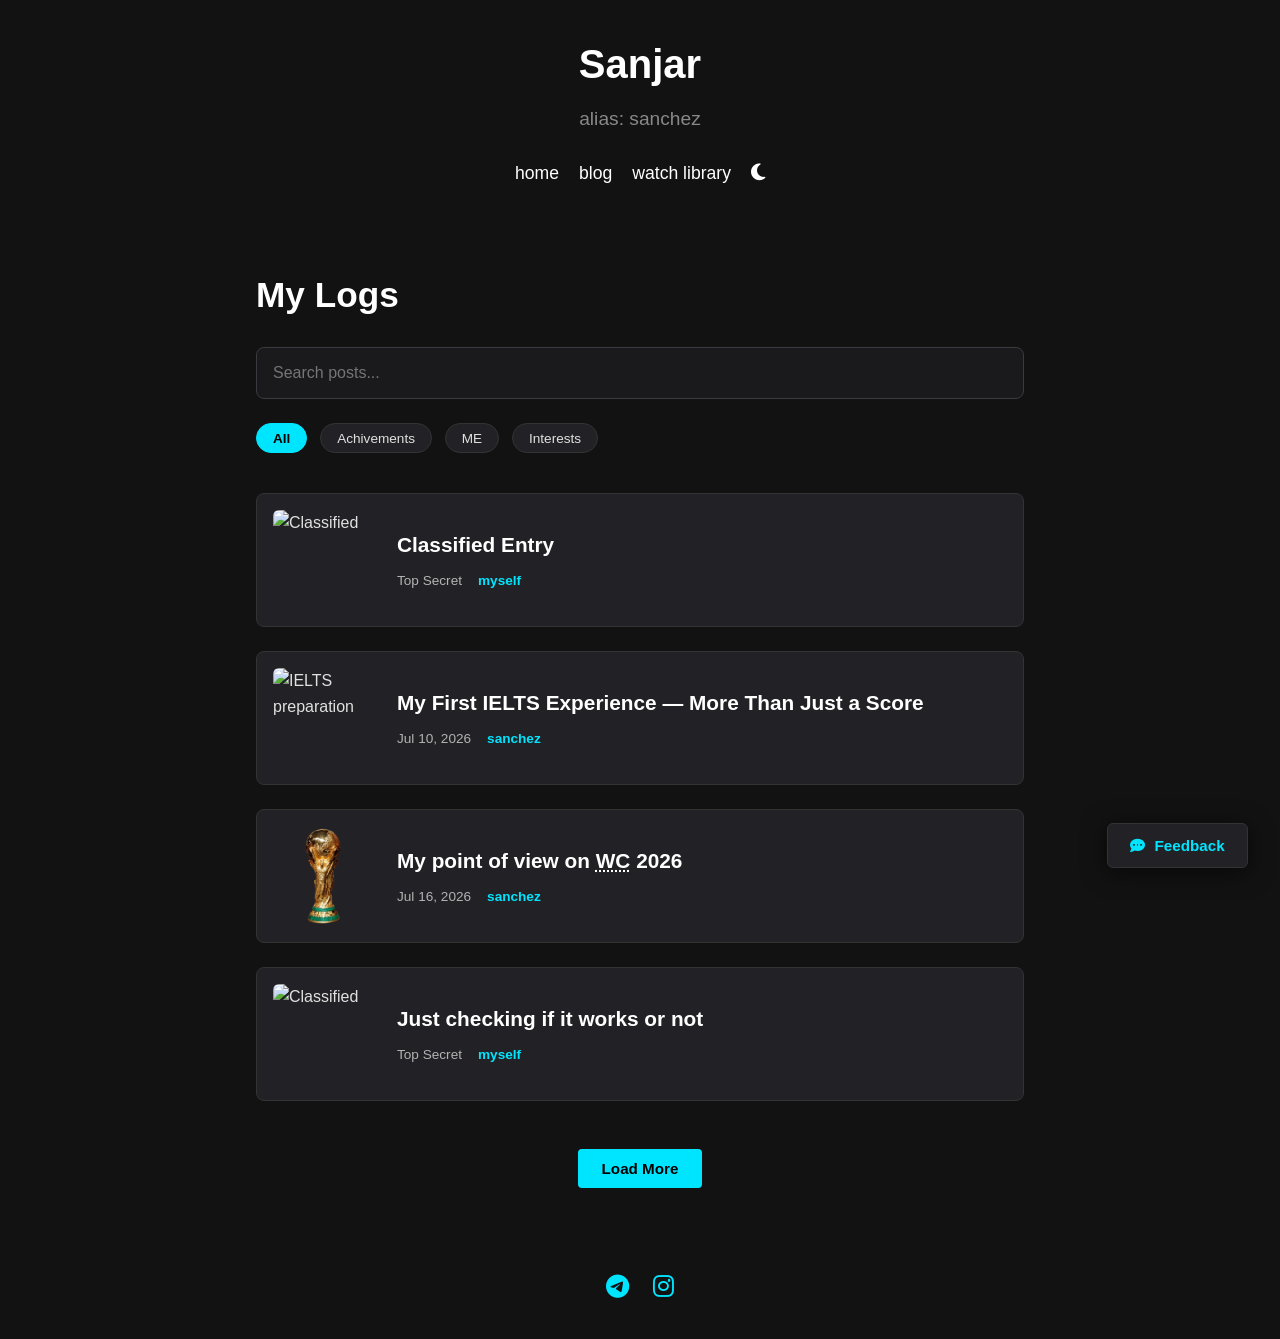
==== commit b8acdf86: "changed" ====
--- a/blog.html
+++ b/blog.html
@@ -124,19 +124,40 @@
                 </div>
             </article> 
                 <article class="blog-post" data-category="Interests">
-                <img src="wc-removebg-preview.png" alt="World CUp" class="blog-thumb">
+                <img src="wc-removebg-preview.png" alt="World CUP" class="blog-thumb">
                 <div class="blog-content">
-                    <h2 class="blog-title">My point of view on WC 2026</h2>
-                    <div class="blog-meta">
-                        <span class="blog-date">Jul idk, 2026</span>
+                    <h2 class="blog-title">My point of view on <abbr title="World Cup">WC</abbr> 2026</h2>
+                    <div class="blog-meta">
+                        <span class="blog-date">Jul 16, 2026</span>
                         <span class="blog-category">sanchez</span>
                     </div>
                 </div>
                 <div class="blog-full-body" style="display: none;">
-                    <h1>Since World Cup 2026 is still ongoing, I cannot say something definitive about it yet.</h1>
-                    <h2>But I can say I am enjoying it!</h2>
-                    <p>I am supporting 🇫🇷 this year! If I need to support a single player, it would be Jude Bellingham.</p>
-                    <p>I will post my view after the final, I hope 🇫🇷 or 🏴󠁧󠁢󠁥󠁮󠁧󠁿 wins!</p>
+                    <p>I am posting this in 16th of July 2026 because the World Cup is ended for me. I believed that everything would be dofferent but it wasn't. I can write about the unfair plays of some <strong><abbr title="*Argentina* against Egypt">teams</abbr></strong> a lot, but you know what? I just want to talk about my view and I try to not to care about the unfair plays.</p>
+                    <h2>Teams which I was rooting for!</h2>
+                    <p>As a fan I was enjoying all games fr!<em>(Except Argentina)</em>.<br> All the great teams got eliminated except Spain!<br></p>
+                    <dl>
+                        <p>Here you can see those teams and their run!
+                            <dt><strong>Brazil🇧🇷</strong></dt>
+                            <adrdress><dd>&nbsp;&nbsp;&nbsp;They were my favorite team in the tournament.<br>&nbsp;&nbsp;&nbsp;They played well but they got eliminated by <strong>Croatia🇭🇷</strong> in the Quarter-finals.</dd></adrdress>
+                            <dt><strong>France🇫🇷</strong></dt>
+                            <address><dd>&nbsp;&nbsp;&nbsp;They were predicted to win the tournament.<br>&nbsp;&nbsp;&nbsp;However, they were eliminated by <strong>Spain🇪🇸</strong> in the Semi-final.</dd></address>
+                            <dt><strong>England🏴󠁧󠁢󠁥󠁮󠁧󠁿</strong></dt>
+                            <address><dd>&nbsp;&nbsp;&nbsp;They were a surprise package in the tournament.<br>&nbsp;&nbsp;&nbsp;They played well but were eliminated by <strong>Argentina🇦🇷</strong> in the Semi-finals also.</dd></address>
+                            <dt><strong>Portugal🇵🇹</strong></dt>
+                            <address><dd>&nbsp;&nbsp;&nbsp;They had to do more but unfortunately<br>&nbsp;&nbsp;&nbsp;they got eliminated by <strong>Spain🇪🇸</strong> in the Round of 16.</dd></address>
+                            <dt><strong>Norway🇳🇴</strong></dt>
+                            <address><dd>&nbsp;&nbsp;&nbsp;They were a dark horse in the tournament.<br>&nbsp;&nbsp;&nbsp;They played well but were eliminated by <strong>Brazil🇧🇷</strong> in the Quarter-finals.</dd></address>
+                        </p>
+                    </dl>
+                    <h2>My Favorite Team</h2>
+                    <p>My favorite team was <strong>France</strong>. I was rooting for them since the beginning of the tournament hoping they would get the cup to their home. Unfortunately, they got eliminated by Spain in the Semi-finals. I was really disappointed. But I guess I am supporting Spain. Whatever let it be great!</p>
+                    <h2>My Favorite Player</h2>
+                    <p>My favorite player was <em><strong>Jude Bellingham</strong></em>. He is a great player and a real game changer. He really proved that he is worth the hype he was getting. He might be young but as a player he is really mature and I hope he will be the best player in the world in the future. I am really excited to see his performance in the next World Cup so far. He as an <abbr title="Attacking Midfielder">AMF</abbr> in the field is a real game changer. He is a player who shows up in the big moments and alsways gives his best for his team. I really hope in the next World Cup he will play as the Captain of England and lead his team to victory.</p>
+                    <p>Overall, it was a great tournament with lots of exciting matches and amazing performances.</p>
+
+                    <p>Good luck to <em><strong>Spain</strong></em> in the final!</p>
+
                 </div>
                 </article>
                 <article class="blog-post" data-category="myself">
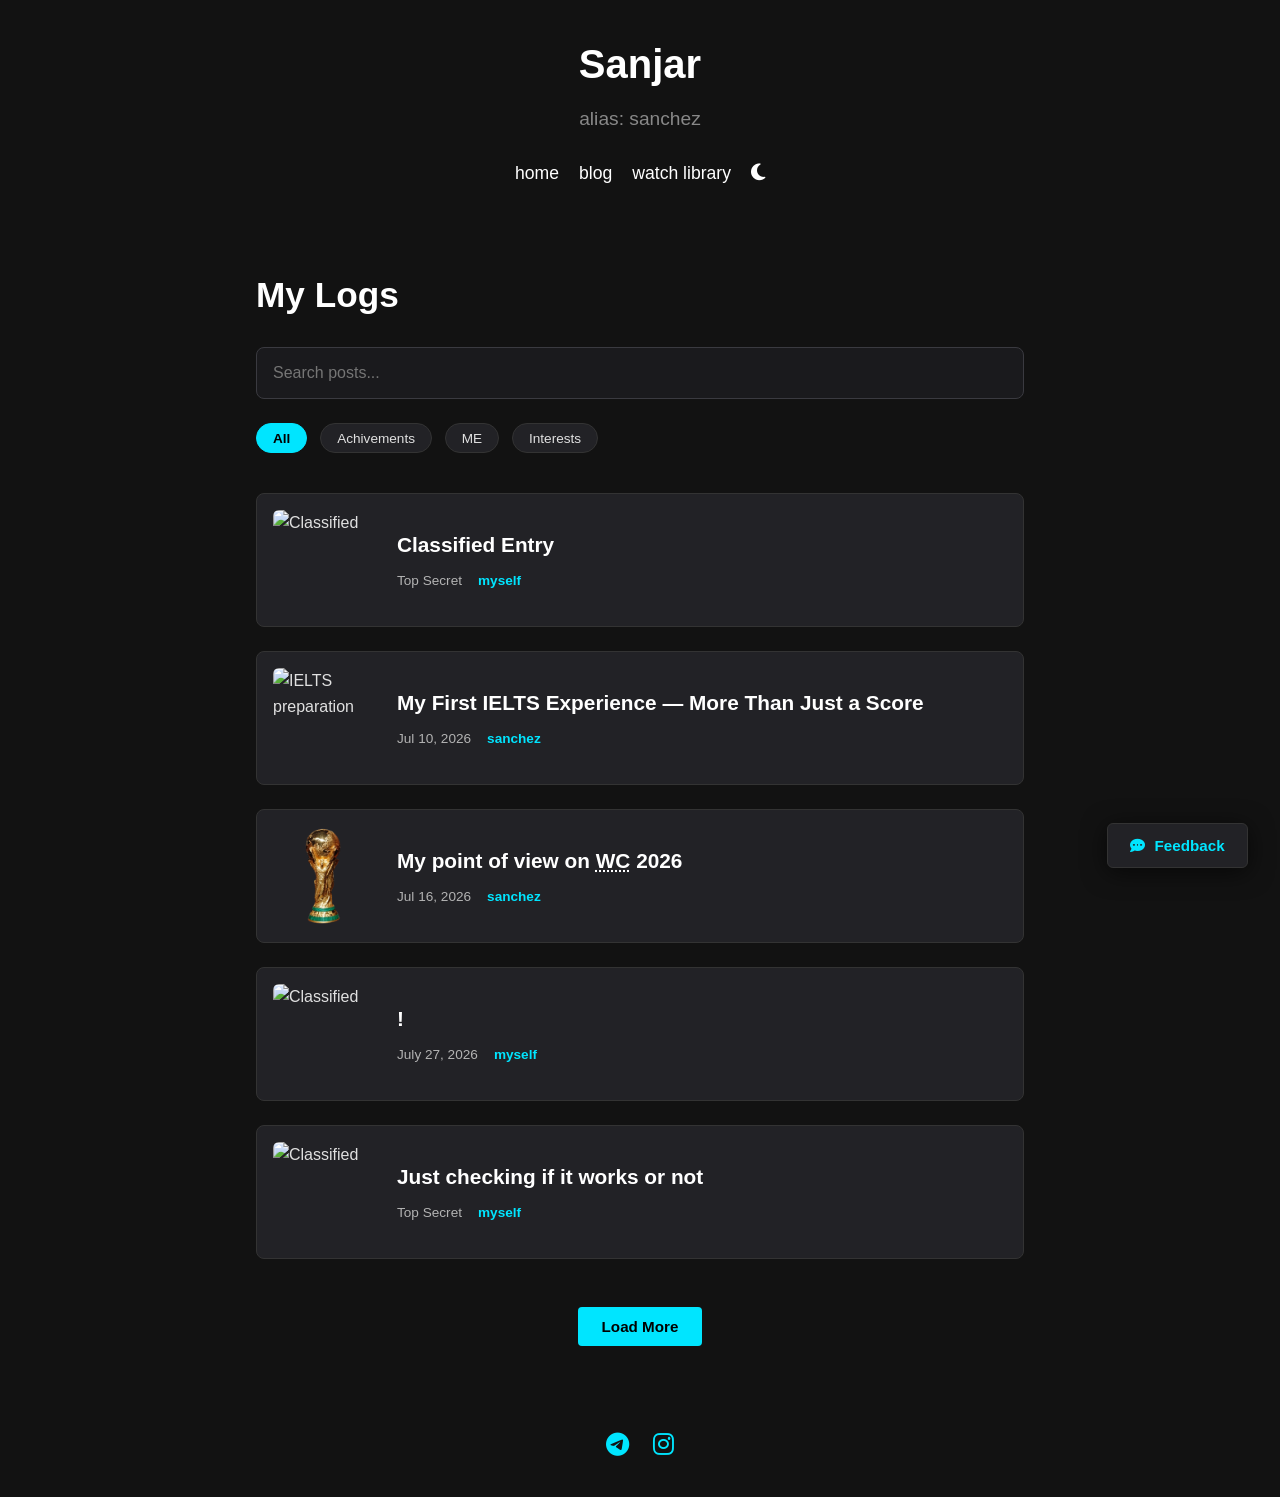
==== commit 5e5ab4ba: "changeed" ====
--- a/blog.html
+++ b/blog.html
@@ -55,12 +55,12 @@
                 <div class="blog-full-body" style="display: none;">
                     <!-- 1. The Lock Screen -->
                    <div id="lock-screen" class="pin-container" data-pin="0208"> <!-- Change 1234 to your desired PIN -->
-    <h3>🔒 Classified Blog</h3>
-    <p>Enter the PIN code to read this post. If u need it contact @snxr_a</p>
-    <input type="password" id="pin-input" placeholder="Enter PIN..." />
-    <button id="unlock-btn">Unlock</button>
-    <p id="pin-error" class="error-text"></p>
-</div>
+                 <h3>🔒 Classified Blog</h3>
+                 <p>Enter the PIN code to read this post. If u need it contact @snxr_a</p>
+                 <input type="password" id="pin-input" placeholder="Enter PIN..." />
+                 <button id="unlock-btn">Unlock</button>
+                 <p id="pin-error" class="error-text"></p>
+                </div>
 
                     <!-- 2. The Secret Content -->
                     <div id="secret-content" class="hidden-content">
@@ -160,6 +160,34 @@
 
                 </div>
                 </article>
+                <!-- NEW CLASSIFIED POST -->
+            <article class="blog-post" data-category="myself">
+                <img src="https://placehold.co/120x120/1a1a1d/458b8b?text=LOCKED" alt="Classified" class="blog-thumb">
+                <div class="blog-content">
+                    <h2 class="blog-title">!</h2>
+                    <div class="blog-meta">
+                        <span class="blog-date">July 27, 2026</span>
+                        <span class="blog-category">myself</span>
+                    </div>
+                </div>
+
+                <div class="blog-full-body" style="display: none;">
+                    <!-- 1. The Lock Screen -->
+                   <div id="lock-screen" class="pin-container" data-pin="0112"> <!-- Change 1234 to your desired PIN -->
+    <h3>🔒 Classified Blog</h3>
+    <p>Enter the PIN code to read this post. If u need it contact @snxr_a</p>
+    <input type="password" id="pin-input" placeholder="Enter PIN..." />
+    <button id="unlock-btn">Unlock</button>
+    <p id="pin-error" class="error-text"></p>
+</div>
+
+                    <!-- 2. The Secret Content -->
+                    <div id="secret-content" class="hidden-content">
+                    <h1>I really regret the old daysss...</h1>
+                    <p>Because you know it really hurts you to spend days doing sth and thinking about her. But at the end she wpon't get you and starts misbehaving. But why really? I am really getting annoyed. I waited for her to come days bro dayss... But what i get at the end? i even wrote msgs after that she was happy after coming. But what she  dows here ? I dunno. I love her but you know I only rely her to talk to. But shee is leaving mee too. Just for being online and offline rapidly? C'moon what a childish thing to get upset about. (now I feel better btw).</p>
+                    </div>
+                </div>
+            </article>
                 <article class="blog-post" data-category="myself">
     <img src="https://placehold.co/120x120/1a1a1d/458b8b?text=LOCKED" alt="Classified" class="blog-thumb">
     <div class="blog-content">
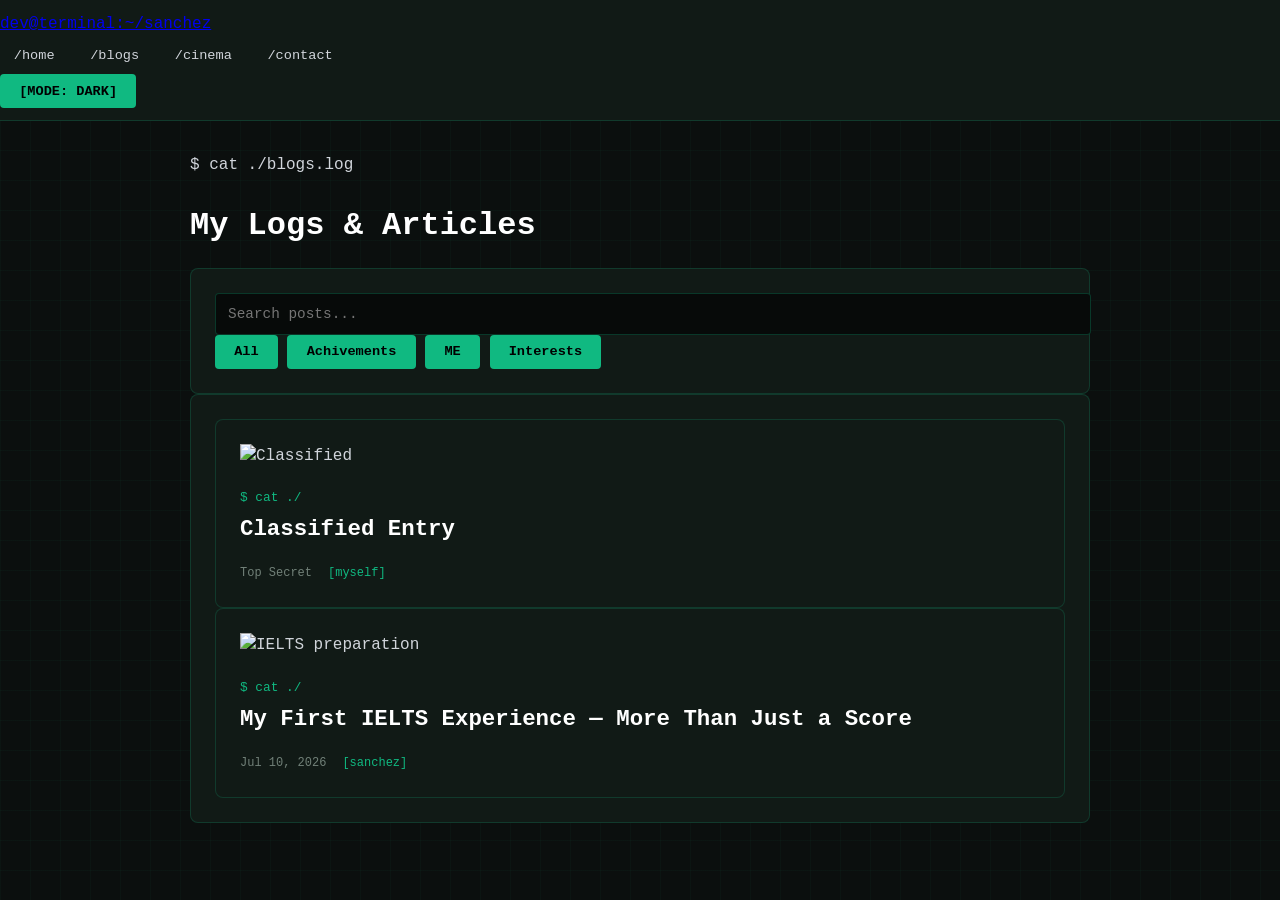
==== commit bd07962c: "Refactor blog.html with Tailwind CSS and new layout Updated blog.html to enhance layout and styling " ====
--- a/blog.html
+++ b/blog.html
@@ -1,291 +1,136 @@
 <!DOCTYPE html>
-<html lang="en">
+<html lang="en" class="dark">
 <head>
     <meta charset="UTF-8">
     <meta name="viewport" content="width=device-width, initial-scale=1.0">
     <link rel="icon" type="image/png" sizes="32x32" href="games_of_thrones-removebg-preview.png">
     <title>sanchez's blog - Articles</title>
+    <script src="https://cdn.tailwindcss.com"></script>
+    <script>
+      tailwind.config = {
+        darkMode: 'class',
+        theme: {
+          extend: {
+            colors: {
+              midnight: { bg: '#0B0F0E', card: '#151C19', accent: '#10B981', text: '#D1D5DB', muted: '#718078' },
+              milky: { bg: '#E8F5E9', card: '#FEFEFE', accent: '#059669', text: '#1F2937', muted: '#4B5563' }
+            }
+          }
+        }
+      }
+    </script>
     <link rel="stylesheet" href="style.css">
     <link rel="stylesheet" href="https://cdnjs.cloudflare.com/ajax/libs/font-awesome/6.4.0/css/all.min.css">
 </head>
-<body>
-  <header class="site-header">
-    <h1 class="site-name">Sanjar</h1>
-    <p class="site-alias">alias: sanchez</p>
-    
-    <nav class="site-nav">
-        <a href="index.html">home</a>
-        <a href="blog.html">blog</a>
-        <a href="movies.html">watch library</a>
+<body class="bg-milky-bg dark:bg-midnight-bg text-milky-text dark:text-midnight-text bg-grid-light dark:bg-grid-dark font-mono min-h-screen flex flex-col transition-colors duration-200">
+
+  <!-- TOP NAVBAR -->
+  <header class="sticky top-0 z-50 bg-milky-card/90 dark:bg-midnight-card/90 backdrop-blur border-b border-milky-accent/20 dark:border-midnight-accent/20 px-4 py-3">
+    <div class="max-w-5xl mx-auto flex flex-wrap justify-between items-center gap-4">
+      <a href="index.html" class="text-milky-accent dark:text-midnight-accent font-bold hover:opacity-80 flex items-center gap-2">
+        <span class="inline-block w-2.5 h-2.5 rounded-full bg-milky-accent dark:bg-midnight-accent"></span>
+        <span>dev@terminal:~/sanchez</span>
+      </a>
+      <nav class="flex items-center gap-1 sm:gap-2 text-xs sm:text-sm">
+        <a href="index.html" class="px-3 py-1.5 rounded transition hover:bg-milky-accent/10 dark:hover:bg-midnight-accent/10">/home</a>
+        <a href="blog.html" class="px-3 py-1.5 rounded transition bg-milky-accent dark:bg-midnight-accent text-white dark:text-midnight-bg font-bold">/blogs</a>
+        <a href="cinema.html" class="px-3 py-1.5 rounded transition hover:bg-milky-accent/10 dark:hover:bg-midnight-accent/10">/cinema</a>
+        <a href="contact.html" class="px-3 py-1.5 rounded transition hover:bg-milky-accent/10 dark:hover:bg-midnight-accent/10">/contact</a>
+      </nav>
+      <button id="theme-toggle" class="text-xs px-2.5 py-1 rounded border border-milky-accent/40 dark:border-midnight-accent/40 hover:bg-milky-accent dark:hover:bg-midnight-accent hover:text-white dark:hover:text-midnight-bg transition">
+        <span id="theme-label">[MODE: DARK]</span>
+      </button>
+    </div>
+  </header>
+
+    <main class="flex-grow max-w-5xl w-full mx-auto p-4 sm:p-6 space-y-6">
         
-        <!-- Theme Toggle moved here -->
-        <button id="theme-toggle" class="theme-btn" aria-label="Toggle Theme">
-            <i id="theme-icon" class="fa-solid fa-moon"></i>
-        </button>
-    </nav>
-</header>
+        <div class="bg-milky-card dark:bg-midnight-card border border-milky-accent/30 dark:border-midnight-accent/30 rounded-lg p-6 sm:p-8">
+            <div class="text-xs text-milky-accent dark:text-midnight-accent mb-1">$ cat ./blogs.log</div>
+            <h1 class="text-2xl font-bold mb-6">My Logs & Articles</h1>
+            
+            <section class="blog-controls mb-6 space-y-3">
+                <input type="text" id="search-bar" placeholder="Search posts..." class="w-full px-3 py-2 text-xs rounded border border-milky-accent/30 dark:border-midnight-accent/30 bg-milky-bg/50 dark:bg-midnight-bg/50 focus:outline-none focus:border-milky-accent">
+                
+                <div class="flex flex-wrap gap-2 text-xs" id="tag-filters">
+                    <button class="filter-tag active px-3 py-1 rounded border border-milky-accent bg-milky-accent text-white font-bold" data-filter="all">All</button>
+                    <button class="filter-tag px-3 py-1 rounded border border-milky-accent/30 hover:border-milky-accent transition" data-filter="sanchez">Achivements</button>
+                    <button class="filter-tag px-3 py-1 rounded border border-milky-accent/30 hover:border-milky-accent transition" data-filter="myself">ME</button>
+                    <button class="filter-tag px-3 py-1 rounded border border-milky-accent/30 hover:border-milky-accent transition" data-filter="Interests">Interests</button>
+                </div>
+            </section>
 
-    <main class="container">
-        <h1>My Logs</h1>
-        
-        <section class="blog-controls">
-            <input type="text" id="search-bar" placeholder="Search posts..." class="search-input">
-            
-            <div class="tag-filters" id="tag-filters">
-                <button class="filter-tag active" data-filter="all">All</button>
-                <button class="filter-tag" data-filter="sanchez">Achivements</button>
-                <button class="filter-tag" data-filter="myself">ME</button>
-                <button class="filter-tag" data-filter="Interests">Interests</button>
-            </div>
-        </section>
+            <section class="blog-list space-y-4" id="blog-list">
 
-        <section class="blog-list" id="blog-list">
-
-            <!-- NEW CLASSIFIED POST -->
-            <article class="blog-post" data-category="myself">
-                <img src="https://placehold.co/120x120/1a1a1d/458b8b?text=LOCKED" alt="Classified" class="blog-thumb">
-                <div class="blog-content">
-                    <h2 class="blog-title">Classified Entry</h2>
-                    <div class="blog-meta">
-                        <span class="blog-date">Top Secret</span>
-                        <span class="blog-category">myself</span>
-                    </div>
-                </div>
-
-                <div class="blog-full-body" style="display: none;">
-                    <!-- 1. The Lock Screen -->
-                   <div id="lock-screen" class="pin-container" data-pin="0208"> <!-- Change 1234 to your desired PIN -->
-                 <h3>🔒 Classified Blog</h3>
-                 <p>Enter the PIN code to read this post. If u need it contact @snxr_a</p>
-                 <input type="password" id="pin-input" placeholder="Enter PIN..." />
-                 <button id="unlock-btn">Unlock</button>
-                 <p id="pin-error" class="error-text"></p>
-                </div>
-
-                    <!-- 2. The Secret Content -->
-                    <div id="secret-content" class="hidden-content">
-                    <h1>This is actually about me</h1>
-                    <p>Well, firstly let's get to know me better, if you know me you can skip this paragraph! I am a guy who is really optimistic and always open to people around me. My name is Sanjar but by others I prefer to be called as Sanchez. I am 16 years old. I cannot say that I am doing my best to try new things, but at least I am trying.</p>
-                    <h2>My past</h2>
-                    <p>Looking back, I remember that I was just a kid with big dreams and even bigger hopes. I always was curious and eager to learn. However, after time passed, I started to think like an adult and made plans, plans which are near to reality.</p>
-                    <p>I was forced to apply for a higher school when I was just an eight years old boy. I still remember the excitement and nervousness on the test day. However, this decision of my parents served me as a key to change my life. It helped me to develop my academic skills and also I renewed my social circle.</p>
-                    <p>As everyone did, if I am not mistaken, I was also in a relationship in my primary school years. I do not tend to hide it #lol. But I then started my academic reputation and at the end I still find myself in ...(no offense).</p>
-                    <p>After all I stasrted to attend English courses. Long story short, I failed to pass the test to Khiva but as they say (hammasi yaxshilikka), I somehow managed to pass the test of my current school. At first, it felt amazing but now I feel like there is nothing too impressive, but math. Here the math teachers are skilled and sociable. So it is easy to learn and actually it is enjoyable to work with them.</p>
-                    <p>You might ask, Why I attended English courses and at the end find math enjoying? The answer is too simple. I know the school materials we are getting as a source but math, it is mind blowing, since I love challanging myself it kinda keeps me interested.</p>
-                    <h2>My Present</h2>
-                    <p>I am currently feeling like disconnected. From everything friends,life or whatsoever.</p>
-                    <p>In the IELTS learning procces, I somehow got disconnected from the world. I dunno why but yes. Everything started to work opposite to what I expected and I started to love peace and lonliness, I wanted to get interested and I tried hard but I could not. Some people around me, found me as a nonchalant boy who always thinks about himself. But the reality was different. However now I am trying to get back to my old flow.</p>
-                    <h4>And soon enough, it will happen.</h4>
-                    <h2>My Future</h2>
-                    <h3>I have several goals for the future. Since I do not prefer them to be known</h3>
-                    <h3>by others I am not planning to write them here.</h3>
-                    <h4>Thank you for reading til the end!</h4>
-                    </div>
-                </div>
-            </article>
-
-            <article class="blog-post" data-category="sanchez">
-                <img src="https://placehold.co/120x120/222226/00e5ff?text=IELTS" alt="IELTS preparation" class="blog-thumb">
-                <div class="blog-content">
-                    <h2 class="blog-title">My First IELTS Experience — More Than Just a Score</h2>
-                    <div class="blog-meta">
-                        <span class="blog-date">Jul 10, 2026</span>
-                        <span class="blog-category">sanchez</span>
-                    </div>
-                </div>
-
-                <div class="blog-full-body" style="display: none;">
-                    <p>6 July 2026 was the day I finally sat my IELTS exam after months of preparation. Looking back, I'd describe the test as balanced—it wasn't too difficult, but it wasn't easy either. Every section had its own challenges, and by the end of the day, I knew there were parts I had done well and parts where I had left points on the table.</p>
-                    <h2>Listening</h2>
-                    <p>Listening was the section I felt the most confident about. Walking out of the exam room, I genuinely believed I had secured at least an 8.0. The final result, however, was 7.5. It wasn't a bad score by any means, but it reminded me that confidence doesn't always translate into the exact result you expect.</p>
-                    <h2>Reading</h2>
-                    <p>Reading has always been my weakest section, and unfortunately, that didn't change on test day. From the very beginning of my IELTS journey until the exam itself, reading consistently challenged me more than any other skill.</p>
-                    <p>There were also a few technical and situational issues during the exam. Thankfully, they weren't serious enough to ruin my concentration, but they certainly didn't help either. Even so, I don't think they were the reason for my performance. Reading simply remains the area where I have the most room to improve.</p>
-                    <h2>Writing</h2>
-                    <p>Writing turned out to be the highlight of my exam.</p>
-                    <p>I finished both tasks with plenty of time remaining and even managed to read through my work three times before submitting it. When the results came out, I received a 7.5 in Writing, and I was genuinely proud of it. Considering how much time and effort I had invested into improving this skill, seeing that score made every practice session worth it.</p>
-                    <h2>Speaking</h2>
-                    <p>Speaking was probably the most disappointing part of my exam.</p>
-                    <p>My examiner was Indian, and I found it difficult to understand his accent at times. During Part 3, one of my responses wasn't closely related to the question, and that mistake cost me valuable marks. I eventually received a 6.0.</p>
-                    <p>I honestly believe I was capable of achieving a 7.0, but exams don't always reflect your best performance. Sometimes a few small moments make a bigger difference than you expect.</p>
-                    <h2>My Overall Result</h2>
-                    <p>In the end, I achieved an overall band score of 7.0.</p>
-                    <p>I'm not complaining about that result—it's a strong score, and I'm grateful for it. At the same time, I know I could have done even better. Rather than being disappointed, I see it as proof that there is still room for growth.</p>
-                    <h2>Thank You, A+ Academy</h2>
-                    <p>I couldn't finish this post without thanking the entire A+ Academy team.</p>
-                    <p>Their constant support, detailed feedback, and encouragement played a huge role in my preparation. They didn't just teach me the IELTS format—they helped me build the habits that led to real improvement.</p>
-                    <h2>My Writing Strategy</h2>
-                    <p>First, my teachers at A+ Academy checked my essays and reports almost every day and gave detailed feedback. That consistent correction helped me understand my mistakes instead of repeating them.</p>
-                    <p>Second, besides the assignments I submitted for feedback, I made myself write two essays and three reports every week on my own.</p>
-                    <p>The most important part, though, was what came next. Every two weeks, I went back and rewrote everything I had previously written. I compared my new versions with the old ones, corrected my mistakes, and tried to make every sentence better than before.</p>
-                    <p>That habit probably improved my writing more than anything else, and it eventually helped me achieve a 7.5 in Writing.</p>
-                    <p>This was my first IELTS experience, and although it wasn't perfect, it taught me a lot about preparation, confidence, and performing under pressure.</p>
-                    <h3>I'm planning to take the IELTS again—not right now, but soon enough. When that day comes, I'll be aiming even higher, and I'll be sure to share that journey here as well.</h3>
-                </div>
-            </article> 
-                <article class="blog-post" data-category="Interests">
-                <img src="wc-removebg-preview.png" alt="World CUP" class="blog-thumb">
-                <div class="blog-content">
-                    <h2 class="blog-title">My point of view on <abbr title="World Cup">WC</abbr> 2026</h2>
-                    <div class="blog-meta">
-                        <span class="blog-date">Jul 16, 2026</span>
-                        <span class="blog-category">sanchez</span>
-                    </div>
-                </div>
-                <div class="blog-full-body" style="display: none;">
-                    <p>I am posting this in 16th of July 2026 because the World Cup is ended for me. I believed that everything would be dofferent but it wasn't. I can write about the unfair plays of some <strong><abbr title="*Argentina* against Egypt">teams</abbr></strong> a lot, but you know what? I just want to talk about my view and I try to not to care about the unfair plays.</p>
-                    <h2>Teams which I was rooting for!</h2>
-                    <p>As a fan I was enjoying all games fr!<em>(Except Argentina)</em>.<br> All the great teams got eliminated except Spain!<br></p>
-                    <dl>
-                        <p>Here you can see those teams and their run!
-                            <dt><strong>Brazil🇧🇷</strong></dt>
-                            <adrdress><dd>&nbsp;&nbsp;&nbsp;They were my favorite team in the tournament.<br>&nbsp;&nbsp;&nbsp;They played well but they got eliminated by <strong>Croatia🇭🇷</strong> in the Quarter-finals.</dd></adrdress>
-                            <dt><strong>France🇫🇷</strong></dt>
-                            <address><dd>&nbsp;&nbsp;&nbsp;They were predicted to win the tournament.<br>&nbsp;&nbsp;&nbsp;However, they were eliminated by <strong>Spain🇪🇸</strong> in the Semi-final.</dd></address>
-                            <dt><strong>England🏴󠁧󠁢󠁥󠁮󠁧󠁿</strong></dt>
-                            <address><dd>&nbsp;&nbsp;&nbsp;They were a surprise package in the tournament.<br>&nbsp;&nbsp;&nbsp;They played well but were eliminated by <strong>Argentina🇦🇷</strong> in the Semi-finals also.</dd></address>
-                            <dt><strong>Portugal🇵🇹</strong></dt>
-                            <address><dd>&nbsp;&nbsp;&nbsp;They had to do more but unfortunately<br>&nbsp;&nbsp;&nbsp;they got eliminated by <strong>Spain🇪🇸</strong> in the Round of 16.</dd></address>
-                            <dt><strong>Norway🇳🇴</strong></dt>
-                            <address><dd>&nbsp;&nbsp;&nbsp;They were a dark horse in the tournament.<br>&nbsp;&nbsp;&nbsp;They played well but were eliminated by <strong>Brazil🇧🇷</strong> in the Quarter-finals.</dd></address>
-                        </p>
-                    </dl>
-                    <h2>My Favorite Team</h2>
-                    <p>My favorite team was <strong>France</strong>. I was rooting for them since the beginning of the tournament hoping they would get the cup to their home. Unfortunately, they got eliminated by Spain in the Semi-finals. I was really disappointed. But I guess I am supporting Spain. Whatever let it be great!</p>
-                    <h2>My Favorite Player</h2>
-                    <p>My favorite player was <em><strong>Jude Bellingham</strong></em>. He is a great player and a real game changer. He really proved that he is worth the hype he was getting. He might be young but as a player he is really mature and I hope he will be the best player in the world in the future. I am really excited to see his performance in the next World Cup so far. He as an <abbr title="Attacking Midfielder">AMF</abbr> in the field is a real game changer. He is a player who shows up in the big moments and alsways gives his best for his team. I really hope in the next World Cup he will play as the Captain of England and lead his team to victory.</p>
-                    <p>Overall, it was a great tournament with lots of exciting matches and amazing performances.</p>
-
-                    <p>Good luck to <em><strong>Spain</strong></em> in the final!</p>
-
-                </div>
-                </article>
                 <!-- NEW CLASSIFIED POST -->
-            <article class="blog-post" data-category="myself">
-                <img src="https://placehold.co/120x120/1a1a1d/458b8b?text=LOCKED" alt="Classified" class="blog-thumb">
-                <div class="blog-content">
-                    <h2 class="blog-title">!</h2>
-                    <div class="blog-meta">
-                        <span class="blog-date">July 27, 2026</span>
-                        <span class="blog-category">myself</span>
-                    </div>
-                </div>
-
-                <div class="blog-full-body" style="display: none;">
-                    <!-- 1. The Lock Screen -->
-                   <div id="lock-screen" class="pin-container" data-pin="0112"> <!-- Change 1234 to your desired PIN -->
-    <h3>🔒 Classified Blog</h3>
-    <p>Enter the PIN code to read this post. If u need it contact @snxr_a</p>
-    <input type="password" id="pin-input" placeholder="Enter PIN..." />
-    <button id="unlock-btn">Unlock</button>
-    <p id="pin-error" class="error-text"></p>
-</div>
-
-                    <!-- 2. The Secret Content -->
-                    <div id="secret-content" class="hidden-content">
-                    <h1>I really regret the old daysss...</h1>
-                    <p>Because you know it really hurts you to spend days doing sth and thinking about her. But at the end she wpon't get you and starts misbehaving. But why really? I am really getting annoyed. I waited for her to come days bro dayss... But what i get at the end? i even wrote msgs after that she was happy after coming. But what she  dows here ? I dunno. I love her but you know I only rely her to talk to. But shee is leaving mee too. Just for being online and offline rapidly? C'moon what a childish thing to get upset about. (now I feel better btw).</p>
-                    </div>
-                </div>
-            </article>
-                <article class="blog-post" data-category="myself">
-    <img src="https://placehold.co/120x120/1a1a1d/458b8b?text=LOCKED" alt="Classified" class="blog-thumb">
-    <div class="blog-content">
-        <h2 class="blog-title">Just checking if it works or not</h2>
-        <div class="blog-meta">
-            <span class="blog-date">Top Secret</span>
-            <span class="blog-category">myself</span>
-        </div>
-    </div>
-
-    <div class="blog-full-body" style="display: none;">
-        <div id="lock-screen" class="pin-container" data-pin="5525"> <!-- Change 1234 to your desired PIN -->
-    <h3>🔒 Classified Blog</h3>
-    <p>Enter the PIN code to read this post. If u need it contact @snxr_a</p>
-    <input type="password" id="pin-input" placeholder="Enter PIN..." />
-    <button id="unlock-btn">Unlock</button>
-    <p id="pin-error" class="error-text"></p>
-</div>
-
-        <div id="secret-content" class="hidden-content">
-            <h2>Your Second Secret Post</h2>
-            <p>This is your new hidden content. Only people with the PIN 2026 will see this.</p>
-        </div>
-    </div>
-</article>
-
-        </section>
-
-        <div class="load-more-container">
-            <button id="load-more" class="submit-btn">Load More</button>
-        </div>
-
-    </main>
-
-    <div id="post-modal" class="modal-overlay">
-        <div class="modal-content">
-            <button id="close-modal" class="close-btn" aria-label="Close modal">
-                <i class="fa-solid fa-xmark"></i>
-            </button>
-            
-            <article class="post-content">
-                <header class="post-header">
-                    <h1 id="modal-title" class="post-title">Post Title</h1>
-                    <div class="blog-meta">
-                        <span id="modal-date" class="blog-date">Date</span>
-                        <span id="modal-category" class="blog-category">Category</span>
-                    </div>
-                </header>
-                
-                <div id="modal-body" class="post-body">
-                    <p>This is where your long-form essay will go.</p>
-                </div>
-            </article>
-        </div>
-    </div>
-
-    <button id="feedback-trigger" class="floating-feedback-btn" aria-label="Open Feedback Form">
-        <i class="fa-solid fa-comment-dots"></i> Feedback
-    </button>
-
-    <div id="feedback-modal" class="modal-overlay">
-        <div class="modal-content feedback-modal-box">
-            <button id="close-feedback-modal" class="close-btn" aria-label="Close modal">
-                <i class="fa-solid fa-xmark"></i>
-            </button>
-            
-            <div id="feedback-form-wrap">
-                <h2>Leave some Feedback</h2>
-                <form id="ajax-feedback-form">
-                    <input type="hidden" name="access_key" value="3434ec32-d96c-4555-9f42-986d51460357">
-                    
-                    <div class="form-group">
-                        <label for="telegram">Telegram Username *</label>
-                        <input type="text" name="name" id="telegram" placeholder="@username" required>
+                <article class="blog-post p-4 border border-milky-accent/20 dark:border-midnight-accent/20 rounded hover:border-milky-accent transition cursor-pointer flex gap-4 items-center" data-category="myself">
+                    <img src="https://placehold.co/120x120/1a1a1d/458b8b?text=LOCKED" alt="Classified" class="blog-thumb w-16 h-16 object-cover rounded">
+                    <div class="blog-content flex-grow">
+                        <h2 class="blog-title text-base font-bold text-milky-accent dark:text-midnight-accent">Classified Entry</h2>
+                        <div class="blog-meta flex gap-4 text-xs text-milky-muted dark:text-midnight-muted mt-1">
+                            <span class="blog-date">Top Secret</span>
+                            <span class="blog-category text-milky-accent font-semibold">[myself]</span>
+                        </div>
                     </div>
 
-                    <div class="form-group">
-                        <label for="opinion">Your Opinion/Feedback *</label>
-                        <textarea name="message" id="opinion" rows="4" placeholder="What do you think of the website?" required></textarea>
+                    <div class="blog-full-body" style="display: none;">
+                       <div id="lock-screen" class="pin-container" data-pin="0208">
+                           <h3 class="text-lg font-bold text-emerald-400 mb-2">🔒 Classified Blog</h3>
+                           <p class="text-xs text-gray-400 mb-3">Enter the PIN code to read this post. If u need it contact @snxr_a</p>
+                           <input type="password" id="pin-input" placeholder="Enter PIN..." class="w-full px-3 py-2 text-center text-lg tracking-widest bg-black/40 border border-emerald-500/40 rounded text-white mb-3" />
+                           <button id="unlock-btn" class="px-4 py-2 bg-emerald-600 text-white font-bold rounded text-xs hover:bg-emerald-500 transition">Unlock</button>
+                           <p id="pin-error" class="error-text text-red-400 text-xs mt-2"></p>
+                       </div>
+
+                        <div id="secret-content" class="hidden-content space-y-4 pt-4">
+                            <h1 class="text-xl font-bold">This is actually about me</h1>
+                            <p>Well, firstly let's get to know me better, if you know me you can skip this paragraph! I am a guy who is really optimistic and always open to people around me. My name is Sanjar but by others I prefer to be called as Sanchez. I am 16 years old. I cannot say that I am doing my best to try new things, but at least I am trying.</p>
+                            <h2 class="text-lg font-bold pt-2">My past</h2>
+                            <p>Looking back, I remember that I was just a kid with big dreams and even bigger hopes. I always was curious and eager to learn. However, after time passed, I started to think like an adult and made plans, plans which are near to reality.</p>
+                            <p>I was forced to apply for a higher school when I was just an eight years old boy. I still remember the excitement and nervousness on the test day. However, this decision of my parents served me as a key to change my life. It helped me to develop my academic skills and also I renewed my social circle.</p>
+                            <p>As everyone did, if I am not mistaken, I was also in a relationship in my primary school years. I do not tend to hide it #lol. But I then started my academic reputation and at the end I still find myself in ...(no offense).</p>
+                            <p>After all I stasrted to attend English courses. Long story short, I failed to pass the test to Khiva but as they say (hammasi yaxshilikka), I somehow managed to pass the test of my current school. At first, it felt amazing but now I feel like there is nothing too impressive, but math. Here the math teachers are skilled and sociable. So it is easy to learn and actually it is enjoyable to work with them.</p>
+                            <p>You might ask, Why I attended English courses and at the end find math enjoying? The answer is too simple. I know the school materials we are getting as a source but math, it is mind blowing, since I love challanging myself it kinda keeps me interested.</p>
+                            <h2 class="text-lg font-bold pt-2">My Present</h2>
+                            <p>I am currently feeling like disconnected. From everything friends,life or whatsoever.</p>
+                            <p>In the IELTS learning procces, I somehow got disconnected from the world. I dunno why but yes. Everything started to work opposite to what I expected and I started to love peace and lonliness, I wanted to get interested and I tried hard but I could not. Some people around me, found me as a nonchalant boy who always thinks about himself. But the reality was different. However now I am trying to get back to my old flow.</p>
+                            <h4 class="font-bold text-emerald-400">And soon enough, it will happen.</h4>
+                            <h2 class="text-lg font-bold pt-2">My Future</h2>
+                            <h3 class="text-sm font-semibold">I have several goals for the future. Since I do not prefer them to be known</h3>
+                            <h3 class="text-sm font-semibold">by others I am not planning to write them here.</h3>
+                            <h4 class="text-xs text-gray-400 pt-2">Thank you for reading til the end!</h4>
+                        </div>
+                    </div>
+                </article>
+
+                <article class="blog-post p-4 border border-milky-accent/20 dark:border-midnight-accent/20 rounded hover:border-milky-accent transition cursor-pointer flex gap-4 items-center" data-category="sanchez">
+                    <img src="https://placehold.co/120x120/222226/00e5ff?text=IELTS" alt="IELTS preparation" class="blog-thumb w-16 h-16 object-cover rounded">
+                    <div class="blog-content flex-grow">
+                        <h2 class="blog-title text-base font-bold text-milky-accent dark:text-midnight-accent">My First IELTS Experience — More Than Just a Score</h2>
+                        <div class="blog-meta flex gap-4 text-xs text-milky-muted dark:text-midnight-muted mt-1">
+                            <span class="blog-date">Jul 10, 2026</span>
+                            <span class="blog-category text-milky-accent font-semibold">[sanchez]</span>
+                        </div>
                     </div>
 
-                    <button type="submit" id="feedback-submit-btn" class="submit-btn">Send Feedback</button>
-                </form>
-            </div>
-
-            <div id="feedback-success-wrap" class="success-state">
-                <i class="fa-solid fa-circle-check success-icon"></i>
-                <h2>Thank You!</h2>
-                <p>Your message flew securely directly into my email inbox.</p>
-            </div>
-        </div>
-    </div>
-
-    <footer>
-        <a href="https://t.me/snxrzip" class="social-icon"><i class="fa-brands fa-telegram"></i></a>
-        <a href="https://www.instagram.com/snxr.zip?igsh=NjJ0cmE4MzF5bGdq" class="social-icon"><i class="fa-brands fa-instagram"></i></a>
-    </footer>
-
-    <script src="script.js"></script>
-</body>
-</html>+                    <div class="blog-full-body" style="display: none;">
+                        <div class="space-y-4">
+                            <p>6 July 2026 was the day I finally sat my IELTS exam after months of preparation. Looking back, I'd describe the test as balanced—it wasn't too difficult, but it wasn't easy either. Every section had its own challenges, and by the end of the day, I knew there were parts I had done well and parts where I had left points on the table.</p>
+                            <h2 class="text-lg font-bold text-emerald-400">Listening</h2>
+                            <p>Listening was the section I felt the most confident about. Walking out of the exam room, I genuinely believed I had secured at least an 8.0. The final result, however, was 7.5. It wasn't a bad score by any means, but it reminded me that confidence doesn't always translate into the exact result you expect.</p>
+                            <h2 class="text-lg font-bold text-emerald-400">Reading</h2>
+                            <p>Reading has always been my weakest section, and unfortunately, that didn't change on test day. From the very beginning of my IELTS journey until the exam itself, reading consistently challenged me more than any other skill.</p>
+                            <p>There were also a few technical and situational issues during the exam. Thankfully, they weren't serious enough to ruin my concentration, but they certainly didn't help either. Even so, I don't think they were the reason for my performance. Reading simply remains the area where I have the most room to improve.</p>
+                            <h2 class="text-lg font-bold text-emerald-400">Writing</h2>
+                            <p>Writing turned out to be the highlight of my exam.</p>
+                            <p>I finished both tasks with plenty of time remaining and even managed to read through my work three times before submitting it. When the results came out, I received a 7.5 in Writing, and I was genuinely proud of it. Considering how much time and effort I had invested into improving this skill, seeing that score made every practice session worth it.</p>
+                            <h2 class="text-lg font-bold text-emerald-400">Speaking</h2>
+                            <p>Speaking was probably the most disappointing part of my exam.</p>
+                            <p>My examiner was Indian, and I found it difficult to understand his accent at times. During Part 3, one of my responses wasn't closely related to the question, and that mistake cost me valuable marks. I eventually received a 6.0.</p>
+                            <p>I honestly believe I was capable of achieving a 7.0, but exams don't always reflect your best performance. Sometimes a few small moments make a bigger difference than you expect.</p>
+                            <h2 class="text-lg font-bold text-emerald-400">My Overall Result</h2>
+                            <p>In the end, I achieved an overall band score of 7.0.</p>
+                            <p>I'm not complaining about that result—it's a strong score, and I'm grateful for it. At the same time, I know I could have done even better. Rather than being disappointed, I see it as proof that there is still room for growth.</p>
+                            <h2 class="text-lg font-bold text-emerald-400">Thank You, A+ Academy</h2>
+                            <p>I couldn't finish this post without thanking the entire A+ Academy team.</p>
+                            <p>Their constant support, detailed feedback, and encouragement played a huge role in my preparation. They didn't just teach me the IELTS format—they helped me build the habits that led to real improvement.</
--- a/style.css
+++ b/style.css
@@ -1,819 +1,346 @@
-/* Base Variables & Reset */
+/* =========================================
+   TERMINAL THEME (Global Variables & Reset)
+   ========================================= */
 :root {
-    --bg-color: #121212;
-    --text-color: #e0e0e0;
-    --card-bg: #222226;
-    --card-border: #333333;
-    --accent-color: #00e5ff;
-    --accent-hover: #00b3cc;
-    --input-bg: #1a1a1d;
-    --input-border: #3a3a40;
-    --muted-text: #b3b3b3;
+    --bg-color: #0b0f0e;
+    --card-bg: #111a16;
+    --card-border: #10b98133;
+    --card-border-hover: #10b981aa;
+    --text-color: #d1d5db;
+    --muted-text: #718078;
+    --accent-color: #10b981;
+    --accent-hover: #059669;
     --heading-color: #ffffff;
-    --font-family: -apple-system, BlinkMacSystemFont, "Segoe UI", Roboto, Helvetica, Arial, sans-serif;
-}
-
-@keyframes fadeIn {
-    from { opacity: 0; }
-    to { opacity: 1; }
-}
-
-.fade-in {
-    animation: fadeIn 0.6s ease-in;
+    --input-bg: #070a09;
+    --input-border: #10b98144;
+    --font-family: ui-monospace, SFMono-Regular, Menlo, Monaco, Consolas, "Liberation Mono", "Courier New", monospace;
 }
 
 .light-mode {
-    --bg-color: #f5f7fb;
+    --bg-color: #f0fdf4;
+    --card-bg: #ffffff;
+    --card-border: #05966933;
+    --card-border-hover: #059669aa;
     --text-color: #1f2937;
-    --card-bg: #ffffff;
-    --card-border: #d1d5db;
-    --accent-color: #2563eb;
-    --accent-hover: #1d4ed8;
-    --input-bg: #ffffff;
-    --input-border: #cbd5e1;
-    --muted-text: #6b7280;
+    --muted-text: #4b5563;
+    --accent-color: #059669;
+    --accent-hover: #047857;
     --heading-color: #111827;
-}
-
-* {
-    margin: 0;
-    padding: 0;
-    box-sizing: border-box;
-}
-
+    --input-bg: #f9fafb;
+    --input-border: #05966944;
+}
+
+/* CRT Scanline & Grid Background Effect */
 body {
     background-color: var(--bg-color);
     color: var(--text-color);
     font-family: var(--font-family);
     line-height: 1.6;
+    margin: 0;
+    padding: 0;
+    min-height: 100vh;
     display: flex;
     flex-direction: column;
     align-items: center;
-    min-height: 100vh;
-    animation: fadeIn 0.8s ease-in;
-}
-
-/* Typography */
+    background-size: 30px 30px;
+    background-image: linear-gradient(to right, rgba(16, 185, 129, 0.04) 1px, transparent 1px),
+                      linear-gradient(to bottom, rgba(16, 185, 129, 0.04) 1px, transparent 1px);
+    transition: background-color 0.2s ease, color 0.2s ease;
+}
+
+/* =========================================
+   TYPOGRAPHY & HEADINGS (Terminal Style)
+   ========================================= */
+h1, h2, h3, h4 {
+    color: var(--heading-color);
+    font-family: var(--font-family);
+    font-weight: bold;
+}
+
 h1 {
-    font-size: 2.2rem;
-    margin-bottom: 1.5rem;
-    color: var(--heading-color);
+    font-size: 2rem;
+    margin-bottom: 1rem;
 }
 
 h2 {
-    font-size: 1.2rem;
-    margin-bottom: 1.5rem;
-    color: var(--heading-color);
+    font-size: 1.4rem;
+    margin-bottom: 1rem;
 }
 
 p {
-    margin-bottom: 1.5rem;
-    color: var(--muted-text);
-    max-width: 650px;
-}
-
-/* Navbar */
-.navbar {
+    margin-bottom: 1rem;
+    color: var(--muted-text);
+    font-size: 0.95rem;
+}
+
+/* =========================================
+   HEADER & NAVIGATION BAR (Terminal Prompt Style)
+   ========================================= */
+.site-header, header {
     width: 100%;
-    max-width: 800px;
-    display: flex;
-    justify-content: space-between;
-    align-items: center;
-    padding: 1.5rem 1rem;
+    background-color: var(--card-bg);
     border-bottom: 1px solid var(--card-border);
+    padding: 0.75rem 1.5rem;
     position: sticky;
     top: 0;
-    background-color: var(--bg-color);
     z-index: 1000;
-}
-
-.container {
-    width: 100%;
-    max-width: 800px;
-    padding: 3rem 1rem;
-    flex: 1;
-}
-
-/* Navigation */
-.logo {
+    backdrop-filter: blur(8px);
+    display: flex;
+    justify-content: space-between;
+    align-items: center;
+}
+
+.site-name, .logo {
+    color: var(--accent-color);
     font-weight: bold;
-    font-size: 1.2rem;
-    color: var(--heading-color);
-}
-
-.nav-links {
-    display: flex;
-    align-items: center;
-    gap: 1.5rem;
-}
-
-.nav-links a {
+    font-size: 0.95rem;
+    text-decoration: none;
+    display: flex;
+    align-items: center;
+    gap: 0.5rem;
+}
+
+.site-name::before, .logo::before {
+    content: "";
+    display: inline-block;
+    width: 8px;
+    height: 8px;
+    background-color: var(--accent-color);
+    border-radius: 50%;
+    box-shadow: 0 0 8px var(--accent-color);
+}
+
+.site-alias {
+    color: var(--muted-text);
+    font-size: 0.8rem;
+}
+
+.site-nav, nav {
+    display: flex;
+    gap: 0.5rem;
+    align-items: center;
+}
+
+.site-nav a, nav a {
     color: var(--text-color);
     text-decoration: none;
-    font-size: 0.95rem;
-    transition: color 0.2s ease;
-}
-
-.nav-links a:hover, .nav-links a.active {
-    color: var(--heading-color);
-}
-
-.theme-btn {
-    background: none;
-    border: none;
-    color: var(--text-color);
-    font-size: 1.2rem;
-    cursor: pointer;
-    transition: color 0.2s ease;
-}
-
-.theme-btn:hover {
-    color: var(--heading-color);
-}
-
-.form-group {
-    margin-bottom: 1.5rem;
+    font-size: 0.85rem;
+    padding: 0.4rem 0.8rem;
+    border-radius: 4px;
+    border: 1px solid transparent;
+    transition: all 0.2s ease;
+}
+
+.site-nav a:hover, nav a:hover, .site-nav a.active, nav a.active {
+    background-color: rgba(16, 185, 129, 0.1);
+    border-color: var(--card-border-hover);
+    color: var(--accent-color);
+}
+
+/* =========================================
+   CONTAINERS & CONTENT BLOCKS (Terminal Windows)
+   ========================================= */
+.container, main {
+    width: 100%;
+    max-width: 900px;
+    padding: 2rem 1rem;
+    flex: 1;
     display: flex;
     flex-direction: column;
-}
-
-.form-group label {
-    font-weight: 600;
-    margin-bottom: 0.5rem;
-    font-size: 0.9rem;
-}
-
-.form-group input, 
-.form-group textarea {
+    gap: 1.5rem;
+}
+
+/* Turn standard sections into Terminal Card Panels */
+section, .blog-post, .cinema-card, .about-me, .pin-container {
+    background-color: var(--card-bg);
+    border: 1px solid var(--card-border);
+    border-radius: 8px;
+    padding: 1.5rem;
+    transition: border-color 0.2s ease, transform 0.2s ease;
+    position: relative;
+}
+
+section:hover, .blog-post:hover, .cinema-card:hover {
+    border-color: var(--card-border-hover);
+}
+
+/* Terminal Command Preflix Simulation for Sections */
+section h1::before, section h2::before {
+    content: "$ cat ./";
+    color: var(--accent-color);
+    font-size: 0.8rem;
+    font-weight: normal;
+    display: block;
+    margin-bottom: 0.25rem;
+}
+
+/* =========================================
+   FORM CONTROLS & INPUTS (CLI Shell Inputs)
+   ========================================= */
+input[type="text"], input[type="password"], textarea, .search-input {
     background-color: var(--input-bg);
     border: 1px solid var(--input-border);
     color: var(--text-color);
-    padding: 0.8rem;
-    border-radius: 4px;
-    font-family: inherit;
-    transition: border-color 0.2s;
-}
-
-.form-group input:focus, 
-.form-group textarea:focus {
+    padding: 0.75rem;
+    border-radius: 4px;
+    font-family: var(--font-family);
+    font-size: 0.9rem;
+    width: 100%;
+    transition: border-color 0.2s ease, box-shadow 0.2s ease;
+}
+
+input:focus, textarea:focus {
     outline: none;
     border-color: var(--accent-color);
-}
-
-/* Buttons & Footer */
-.submit-btn {
+    box-shadow: 0 0 10px rgba(16, 185, 129, 0.2);
+}
+
+.submit-btn, button:not(.theme-btn):not(.close-btn) {
     background-color: var(--accent-color);
     color: #000;
     border: none;
-    padding: 0.7rem 1.5rem;
-    border-radius: 4px;
+    padding: 0.6rem 1.2rem;
+    border-radius: 4px;
+    font-family: var(--font-family);
     font-weight: bold;
+    font-size: 0.85rem;
     cursor: pointer;
-    font-size: 0.95rem;
-    transition: background-color 0.2s ease;
+    transition: opacity 0.2s ease, transform 0.1s ease;
 }
 
 .submit-btn:hover {
     background-color: var(--accent-hover);
-}
-
-footer {
-    padding: 2rem;
-    display: flex;
-    gap: 1.5rem;
-}
-
-.social-icon {
-    color: var(--accent-color);
-    font-size: 1.5rem;
-    text-decoration: none;
-    transition: transform 0.2s ease;
-}
-
-.social-icon:hover {
-    transform: translateY(-3px);
-}
-
-/* Fixed Style: Modern Rectangular Floating Feedback Button */
-.floating-feedback-btn {
-    position: fixed;
-    bottom: 2rem;
-    right: 2rem;
-    background-color: var(--card-bg);
-    border: 1px solid var(--card-border);
-    color: var(--accent-color);
-    padding: 0.8rem 1.4rem;
-    border-radius: 6px; 
-    display: flex;
-    align-items: center;
-    gap: 0.6rem;
-    font-size: 0.95rem;
-    font-weight: bold;
-    cursor: pointer;
-    z-index: 999;
-    transition: all 0.2s ease;
-    box-shadow: 0 4px 25px rgba(0, 0, 0, 0.6);
-}
-
-.floating-feedback-btn:hover {
-    background-color: var(--accent-color);
-    color: #000;
-    transform: translateY(-3px);
-}
-
-/* Search Bar */
-.search-input {
-    width: 100%;
-    background-color: var(--input-bg);
-    border: 1px solid var(--input-border);
-    color: var(--text-color);
-    padding: 1rem;
-    border-radius: 8px;
-    font-size: 1rem;
-    margin-bottom: 1.5rem;
-    font-family: inherit;
-    transition: border-color 0.2s;
-}
-
-.search-input:focus {
-    outline: none;
-    border-color: var(--accent-color);
-}
-
-/* Category Filters */
-.tag-filters {
-    display: flex;
-    gap: 0.8rem;
-    margin-bottom: 2.5rem;
-    flex-wrap: wrap;
-}
-
-.filter-tag {
+    opacity: 0.9;
+}
+
+/* =========================================
+   BUTTONS & TAGS (Terminal Pills)
+   ========================================= */
+.filter-tag, .filter-btn, .cinema-filter-btn {
     background-color: var(--card-bg);
     border: 1px solid var(--card-border);
     color: var(--text-color);
-    padding: 0.4rem 1rem;
-    border-radius: 20px;
+    padding: 0.35rem 0.8rem;
+    border-radius: 4px;
     cursor: pointer;
-    font-size: 0.85rem;
+    font-size: 0.8rem;
+    font-family: var(--font-family);
     transition: all 0.2s ease;
 }
 
-.filter-tag:hover, 
-.filter-tag.active {
+.filter-tag:hover, .filter-tag.active, .filter-btn:hover, .filter-btn.active, .cinema-filter-btn:hover {
     background-color: var(--accent-color);
     color: #000;
     border-color: var(--accent-color);
     font-weight: bold;
 }
 
-/* Blog List Layout */
-.blog-list {
-    display: flex;
-    flex-direction: column;
-    gap: 1.5rem;
-}
-
-.blog-post {
-    display: flex;
-    gap: 1.5rem;
-    background-color: var(--card-bg);
-    border: 1px solid var(--card-border);
-    padding: 1rem;
-    border-radius: 8px;
-    transition: transform 0.2s ease, border-color 0.2s ease;
-    cursor: pointer; 
-}
-
-.blog-post:hover {
-    transform: translateX(5px); 
-    border-color: var(--accent-color);
-}
-
-.blog-thumb {
-    width: 100px;
-    height: 100px;
-    object-fit: cover;
-    border-radius: 6px;
-    flex-shrink: 0; 
-}
-
-.blog-content {
-    display: flex;
-    flex-direction: column;
-    justify-content: center;
-}
-
-.blog-title {
-    font-size: 1.3rem;
-    margin-bottom: 0.5rem;
-    color: var(--heading-color);
-}
-
-.blog-meta {
-    display: flex;
-    gap: 1rem;
-    font-size: 0.85rem;
-    color: var(--muted-text);
-}
-
-.blog-category {
-    color: var(--accent-color);
-    font-weight: 600;
-}
-
-.load-more-container {
-    display: flex;
-    justify-content: center;
-    margin-top: 3rem;
-}
-
+.theme-btn {
+    background: transparent;
+    border: 1px solid var(--card-border-hover);
+    color: var(--accent-color);
+    padding: 0.35rem 0.7rem;
+    border-radius: 4px;
+    font-family: var(--font-family);
+    font-size: 0.75rem;
+    cursor: pointer;
+    transition: all 0.2s ease;
+}
+
+.theme-btn:hover {
+    background-color: var(--accent-color);
+    color: #000;
+}
+
+/* =========================================
+   MODAL WINDOWS (Floating CLI Overlays)
+   ========================================= */
 .modal-overlay {
     position: fixed;
     top: 0;
     left: 0;
     width: 100vw;
     height: 100vh;
-    background-color: rgba(0, 0, 0, 0.85);
+    background-color: rgba(0, 0, 0, 0.8);
+    backdrop-filter: blur(5px);
     z-index: 9999;
+    display: flex;
+    justify-content: center;
+    align-items: center;
     opacity: 0;
     visibility: hidden;
-    transition: opacity 0.3s ease, visibility 0.3s ease;
-    display: flex;
-    justify-content: center;
-    align-items: center;
-    backdrop-filter: blur(5px);
-}
-
-.modal-overlay.active {
+    transition: opacity 0.2s ease, visibility 0.2s ease;
+}
+
+.modal-overlay.active, .modal-overlay:not(.hidden) {
     opacity: 1;
     visibility: visible;
 }
 
 .modal-content {
-    background-color: var(--bg-color);
-    width: 90vw; 
-    max-width: 1100px; 
-    height: 90vh; 
-    border-radius: 12px; 
-    border: 1px solid var(--card-border);
-    padding: 3rem;
+    background-color: var(--card-bg);
+    border: 1px solid var(--accent-color);
+    border-radius: 8px;
+    width: 90vw;
+    max-width: 800px;
+    max-height: 85vh;
+    padding: 2rem;
+    overflow-y: auto;
+    box-shadow: 0 0 30px rgba(16, 185, 129, 0.15);
     position: relative;
-    overflow-y: auto; 
-    box-shadow: 0 10px 40px rgba(0, 0, 0, 0.7);
-}
-
-.feedback-modal-box {
-    max-width: 500px;
-    height: auto;
-    padding: 2.5rem;
 }
 
 .close-btn {
     position: absolute;
-    top: 1.5rem;
-    right: 1.5rem;
-    background: none;
+    top: 1rem;
+    right: 1rem;
+    background: transparent;
     border: none;
-    color: var(--text-color);
-    font-size: 1.8rem;
+    color: var(--muted-text);
+    font-size: 1.5rem;
     cursor: pointer;
-    transition: color 0.2s ease;
 }
 
 .close-btn:hover {
     color: var(--accent-color);
 }
 
-.post-header {
-    margin-bottom: 2.5rem;
-    padding-bottom: 1.5rem;
-    border-bottom: 1px solid var(--card-border);
-    padding-right: 3rem; 
-}
-
-.post-title {
-    font-size: 2.5rem;
-    line-height: 1.2;
-    margin-bottom: 1rem;
-    color: var(--heading-color);
-}
-
-.post-body p {
-    font-size: 1.05rem;
-    line-height: 1.8;
-    margin-bottom: 1.5rem;
-    color: var(--text-color);
-}
-
-.post-body h2 {
-    font-size: 1.5rem;
-    margin-top: 2.5rem;
-    margin-bottom: 1rem;
-    color: var(--heading-color);
-}
-
-.success-state {
-    display: none;
+/* =========================================
+   FOOTER & METADATA
+   ========================================= */
+footer {
+    width: 100%;
+    border-top: 1px solid var(--card-border);
+    padding: 1.5rem;
     text-align: center;
-    padding: 2rem 0;
-}
-
-.success-state.active {
-    display: block;
-    animation: fadeIn 0.4s ease-out;
-}
-
-.success-icon {
-    font-size: 3.5rem;
-    color: var(--accent-color);
-    margin-bottom: 1.5rem;
-}
-
-/* =========================================
-   WATCH LIBRARY LAYOUT (Movies & TV)
-   ========================================= */
-.movie-library-section {
-    margin-top: 4rem;
-    width: 100%;
-}
-
-.library-heading {
-    font-size: 0.85rem;
-    text-transform: uppercase;
-    letter-spacing: 2px;
-    color: var(--muted-text);
-    margin-bottom: 2rem;
-}
-
-.movie-library-container {
-    display: grid;
-    grid-template-columns: 1fr 2fr;
-    gap: 3rem;
-    align-items: center;
-    min-height: 400px;
-}
-
-.movie-menu-column {
-    display: flex;
-    justify-content: flex-end;
-    border-right: 1px solid rgba(255, 255, 255, 0.05);
-    padding-right: 2rem;
-}
-
-.movie-menu-list {
-    display: flex;
-    flex-direction: column;
-    gap: 1.5rem;
-    align-items: flex-end;
-}
-
-.movie-menu-item {
-    font-size: 1.05rem;
-    font-weight: 600;
-    color: var(--muted-text);
-    cursor: pointer;
-    opacity: 0.3;
-    position: relative;
-    padding-right: 1.5rem;
-    transition: all 0.3s cubic-bezier(0.25, 1, 0.5, 1);
-    white-space: nowrap;
-    text-align: right;
-}
-
-.movie-menu-item:hover {
-    opacity: 0.7;
-    transform: translateX(-5px);
-}
-
-.movie-menu-item.active {
-    font-size: 1.35rem;
-    color: var(--heading-color);
-    opacity: 1;
-}
-
-.movie-menu-item.active::after {
-    content: '';
-    position: absolute;
-    right: 0;
-    top: 15%;
-    height: 70%;
-    width: 3px;
-    background-color: var(--heading-color);
-    border-radius: 2px;
-    animation: fadeIn 0.2s ease-in;
-}
-
-.movie-details-column {
-    display: flex;
-    flex-direction: column;
-    justify-content: center;
-    transition: opacity 0.25s ease, transform 0.25s ease;
-    opacity: 1;
-    transform: translateY(0);
-}
-
-.movie-details-column.data-changing {
-    opacity: 0;
-    transform: translateY(15px);
-}
-
-.movie-display-title {
-    font-size: 2.2rem;
-    font-weight: 700;
-    margin-bottom: 0.5rem;
-    color: var(--heading-color);
-}
-
-/* Updated Meta Layout to match image_befbfe.png */
-.movie-display-meta {
-    font-size: 0.85rem;
-    font-weight: 600;
-    letter-spacing: 1px;
-    color: var(--muted-text);
-    margin-bottom: 1.5rem;
-    display: flex;
-    flex-direction: column;
-    gap: 0.4rem; 
-}
-
-.meta-line {
-    text-transform: uppercase;
-}
-
-.highlight-text {
-    color: var(--heading-color);
-    font-weight: 700;
-}
-
-.movie-display-review {
-    font-size: 1.05rem;
-    line-height: 1.7;
-    color: var(--muted-text);
-    max-width: 550px;
-}
-
-/* =========================================
-   1. MAIN DESKTOP STYLES 
-   ========================================= */
-.movie-menu-column {
-    display: flex;
-    justify-content: flex-end;
-    border-right: 1px solid rgba(255, 255, 255, 0.05);
-    padding-right: 2rem;
-    
-    /* Scroll and fade properties */
-    height: 250px; 
-    overflow-y: auto; 
-    
-    /* Hides the ugly default scrollbars */
-    scrollbar-width: none; 
-    -ms-overflow-style: none; 
-    
-    /* Fades out the top and bottom 25% of the container */
-    -webkit-mask-image: linear-gradient(to bottom, transparent 0%, black 25%, black 75%, transparent 100%);
-    mask-image: linear-gradient(to bottom, transparent 0%, black 25%, black 75%, transparent 100%);
-}
-
-/* =========================================
-   1. MAIN DESKTOP STYLES 
-   ========================================= */
-.movie-menu-column {
-    position: relative; /* Crucial for fixing the scroll issue */
-    height: 250px;
-    overflow-y: auto;
-    border-right: 1px solid rgba(255, 255, 255, 0.05);
-    padding-right: 2rem;
-    scrollbar-width: none;
-    -ms-overflow-style: none;
-    -webkit-mask-image: linear-gradient(to bottom, transparent 0%, black 25%, black 75%, transparent 100%);
-    mask-image: linear-gradient(to bottom, transparent 0%, black 25%, black 75%, transparent 100%);
-}
-
-.movie-menu-column::-webkit-scrollbar {
-    display: none;
-}
-
-.movie-menu-list {
-    position: absolute; /* Crucial for fixing the scroll issue */
-    width: 100%;
-    display: flex;
-    flex-direction: column;
-    gap: 1.5rem;
-    align-items: flex-end;
-    
-    /* Adds the space needed so the first and last items can center */
-    padding-top: 105px;
-    padding-bottom: 105px;
-}
-
-
-/* =========================================
-   2. MOBILE STYLES (Kept at the very bottom)
-   ========================================= */
-@media (max-width: 768px) {
-    .movie-library-container {
-        grid-template-columns: 1fr;
-        gap: 2rem;
-    }
-    .movie-menu-column {
-        justify-content: center;
-        border-right: none;
-        border-bottom: 1px solid rgba(255, 255, 255, 0.05);
-        padding-right: 0;
-        padding-bottom: 1.5rem;
-        height: 200px; 
-    }
-    .movie-menu-list {
-        align-items: center;
-        padding-top: 80px;
-        padding-bottom: 80px;
-    }
-}
-/* Timeline Container */
-.timeline-section { margin-top: 4rem; }
-
-.timeline {
-    display: flex;
-    justify-content: space-between;
-    align-items: center;
-    position: relative;
-    padding: 4rem 0; 
-    width: 90%;
-    max-width: 750px; 
-    margin: 2rem auto; 
-}
-
-.timeline-line {
-    position: absolute;
-    top: 50%;
-    left: 30px; 
-    width: calc(100% - 60px);
-    height: 100px;
-    transform: translateY(-50%);
-    z-index: 0;
-    pointer-events: none;
-}
-/* 3. Ensure circles don't squish */
-.timeline-item {
-    flex-shrink: 0; /* Prevents circles from turning into ovals on small screens */
-    width: 60px;
-    height: 60px;
-    background: var(--bg-color);
-    border: 3px solid #458b8b;
-    border-radius: 50%;
-    display: flex;
-    align-items: center;
-    justify-content: center;
+    color: var(--muted-text);
     font-size: 0.75rem;
-    font-weight: bold;
-    cursor: pointer;
-    transition: all 0.3s ease;
-    position: relative;
-    z-index: 1;
-}
-
-/* 4. Use nth-of-type so it ignores the SVG and only counts the divs */
-.timeline-item:nth-of-type(odd) { margin-top: -50px; } /* Goes UP to hit Y=0 */
-.timeline-item:nth-of-type(even) { margin-top: 50px; } /* Goes DOWN to hit Y=100 */
-
-/* Tooltip animation */
-.timeline-item::after {
-    content: attr(data-event);
-    position: absolute;
-    bottom: -40px;
-    left: 50%; /* Pushes text to the middle */
-    transform: translateX(-50%); /* Pulls it back to dead-center */
-    width: 140px;
+    background-color: var(--card-bg);
+}
+
+.blog-meta, .movie-display-meta {
     font-size: 0.75rem;
     color: var(--muted-text);
-    text-align: center;
-    opacity: 0;
-    transition: opacity 0.3s ease;
-    pointer-events: none;
-    white-space: nowrap; /* Prevents text from awkwardly stacking */
-}
-
-.timeline-item:hover::after { opacity: 1; }
-
-/* Hover effect */
-.timeline-item:hover {
-    transform: scale(1.2);
-    background: #458b8b;
-    color: #fff;
-    border-color: #fff;
-}
-
-/* The Lock Box */
-.pin-container {
-    background: var(--bg-color, #1a1a1a);
-    border: 2px solid #458b8b;
-    border-radius: 12px;
-    padding: 2.5rem 1.5rem;
-    text-align: center;
-    max-width: 400px;
-    margin: 3rem auto;
-    box-shadow: 0 4px 15px rgba(0, 0, 0, 0.3);
-}
-
-/* The Input Field */
-.pin-container input {
-    padding: 0.75rem;
-    margin: 1rem 0;
-    border-radius: 6px;
-    border: 1px solid #458b8b;
-    background: #2a2a2a;
-    color: #fff;
-    width: 70%;
-    text-align: center;
-    font-size: 1.2rem;
-    letter-spacing: 3px; /* Makes the dots spaced out nicely */
-}
-
-.pin-container input:focus {
-    outline: none;
-    box-shadow: 0 0 8px rgba(69, 139, 139, 0.6);
-}
-
-/* The Unlock Button */
-.pin-container button {
-    background: #458b8b;
-    color: white;
-    border: none;
-    padding: 0.75rem 2rem;
-    border-radius: 6px;
-    cursor: pointer;
-    font-size: 1rem;
-    font-weight: bold;
-    transition: all 0.3s ease;
-}
-
-.pin-container button:hover {
-    background: #356b6b;
-    transform: translateY(-2px);
-}
-
-/* Error Message */
-.error-text {
-    color: #ff4c4c;
-    font-size: 0.85rem;
-    margin-top: 15px;
-    height: 15px; /* Keeps the box from stretching when text appears */
-}
-
-/* The most important part: Hides the blog by default */
-.hidden-content {
-    display: none; 
-}
-/* This hides the timeline on screens 768px or smaller (tablets and phones) */
-@media (max-width: 768px) {
-    .timeline-container {
-        display: none;
-    }
-}
-/* --- NEW HEADER STYLES --- */
-.site-header {
-    display: flex;
-    flex-direction: column;
-    align-items: center;
-    padding: 2rem 1rem;
-    color: white;
-}
-
-.site-name {
-    font-size: 2.5rem;
-    margin: 0;
-}
-
-.site-alias {
-    font-size: 1.2rem;
-    color: #888;
-    margin: 0.5rem 0 1.5rem 0;
-}
-
-.site-nav {
-    display: flex;
-    gap: 20px;
-    align-items: center;
-}
-
-/* Force links to look professional and remove underline */
-.site-nav a {
-    color: white;
-    text-decoration: none;
-    font-size: 1.1rem;
-    transition: color 0.3s;
-}
-
-.site-nav a:hover {
-    color: #458b8b;
-}
-
-/* Ensure the theme toggle fits in the nav */
-.theme-btn {
-    background: none;
-    border: none;
-    color: white;
-    cursor: pointer;
-    font-size: 1.2rem;
-}+    display: flex;
+    gap: 1rem;
+    margin-top: 0.5rem;
+}
+
+.blog-category {
+    color: var(--accent-color);
+}
+
+/* Blinking Terminal Cursor Helper */
+.cursor {
+    display: inline-block;
+    width: 8px;
+    height: 1.1em;
+    vertical-align: sub;
+    background-color: var(--accent-color);
+    animation: blink 0.8s infinite;
+}
+
+@keyframes blink {
+    0%, 100% { opacity: 1; }
+    50% { opacity: 0; }
+}
